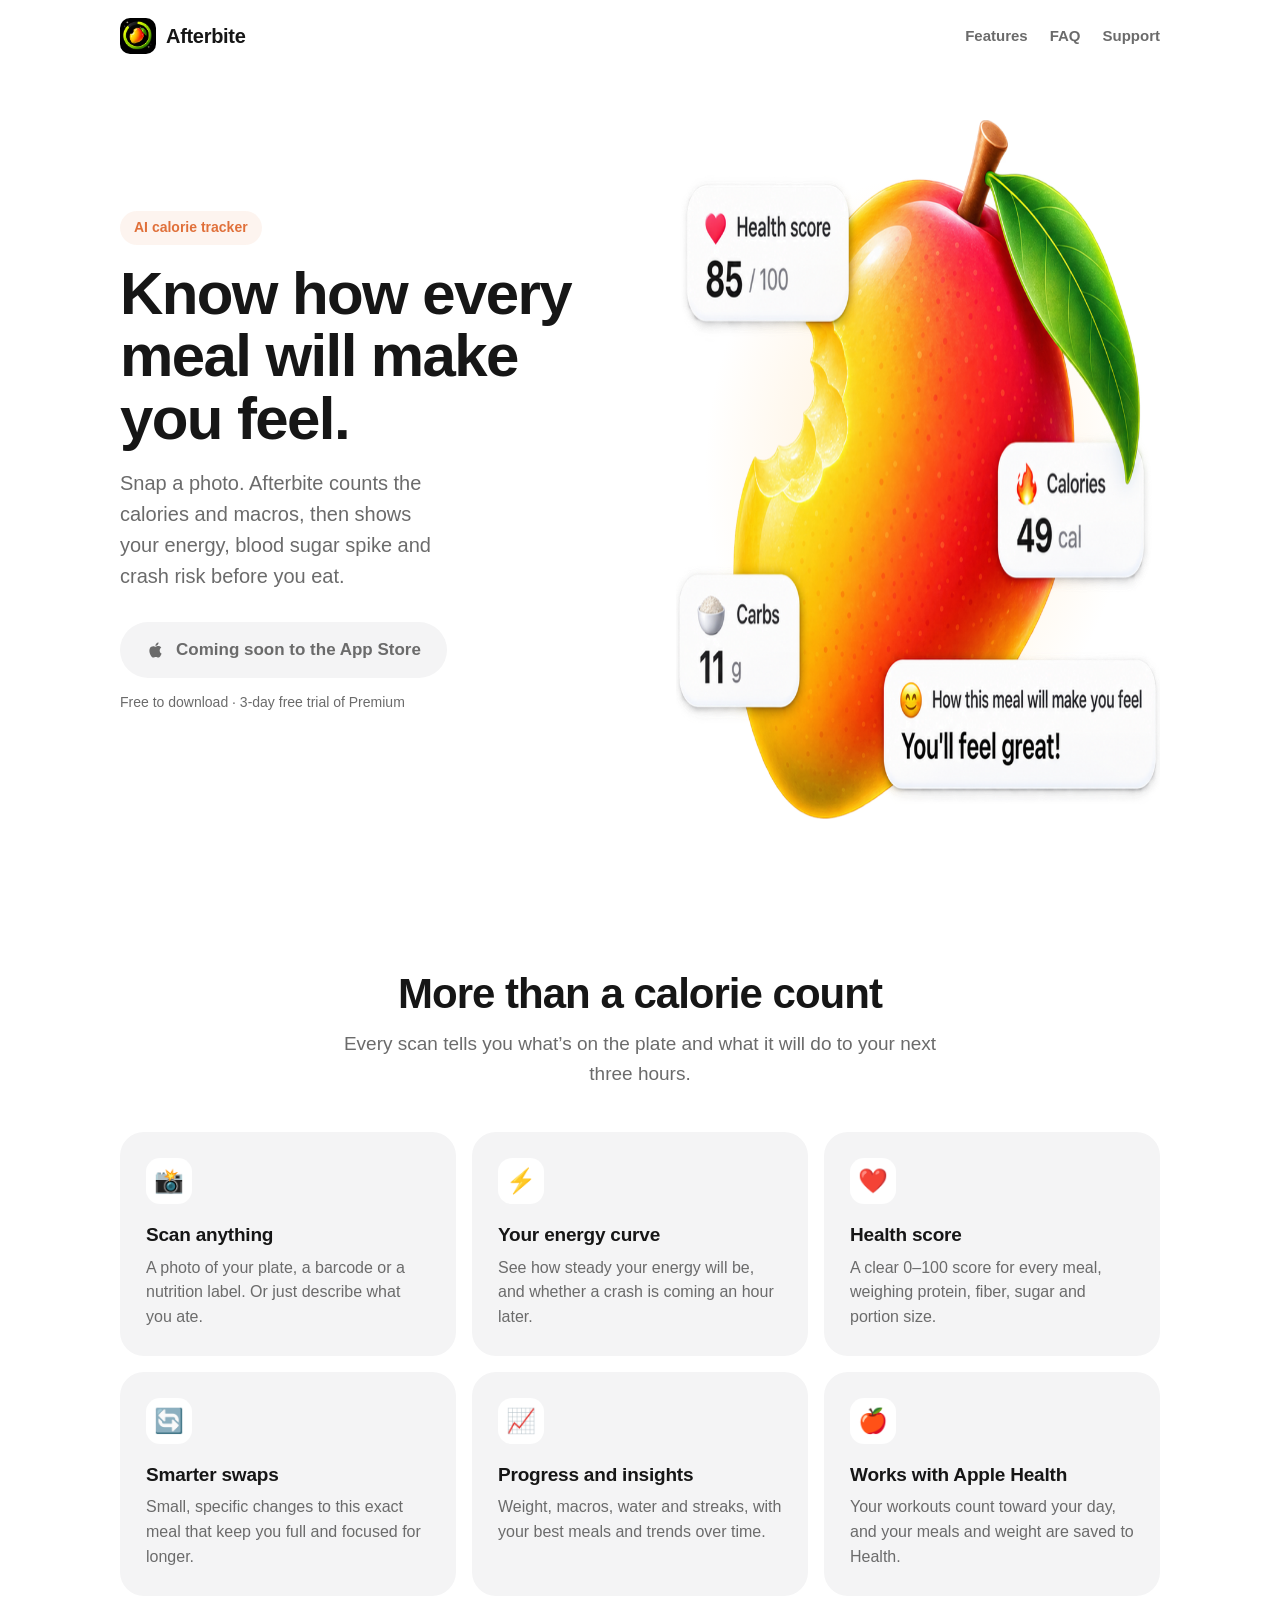
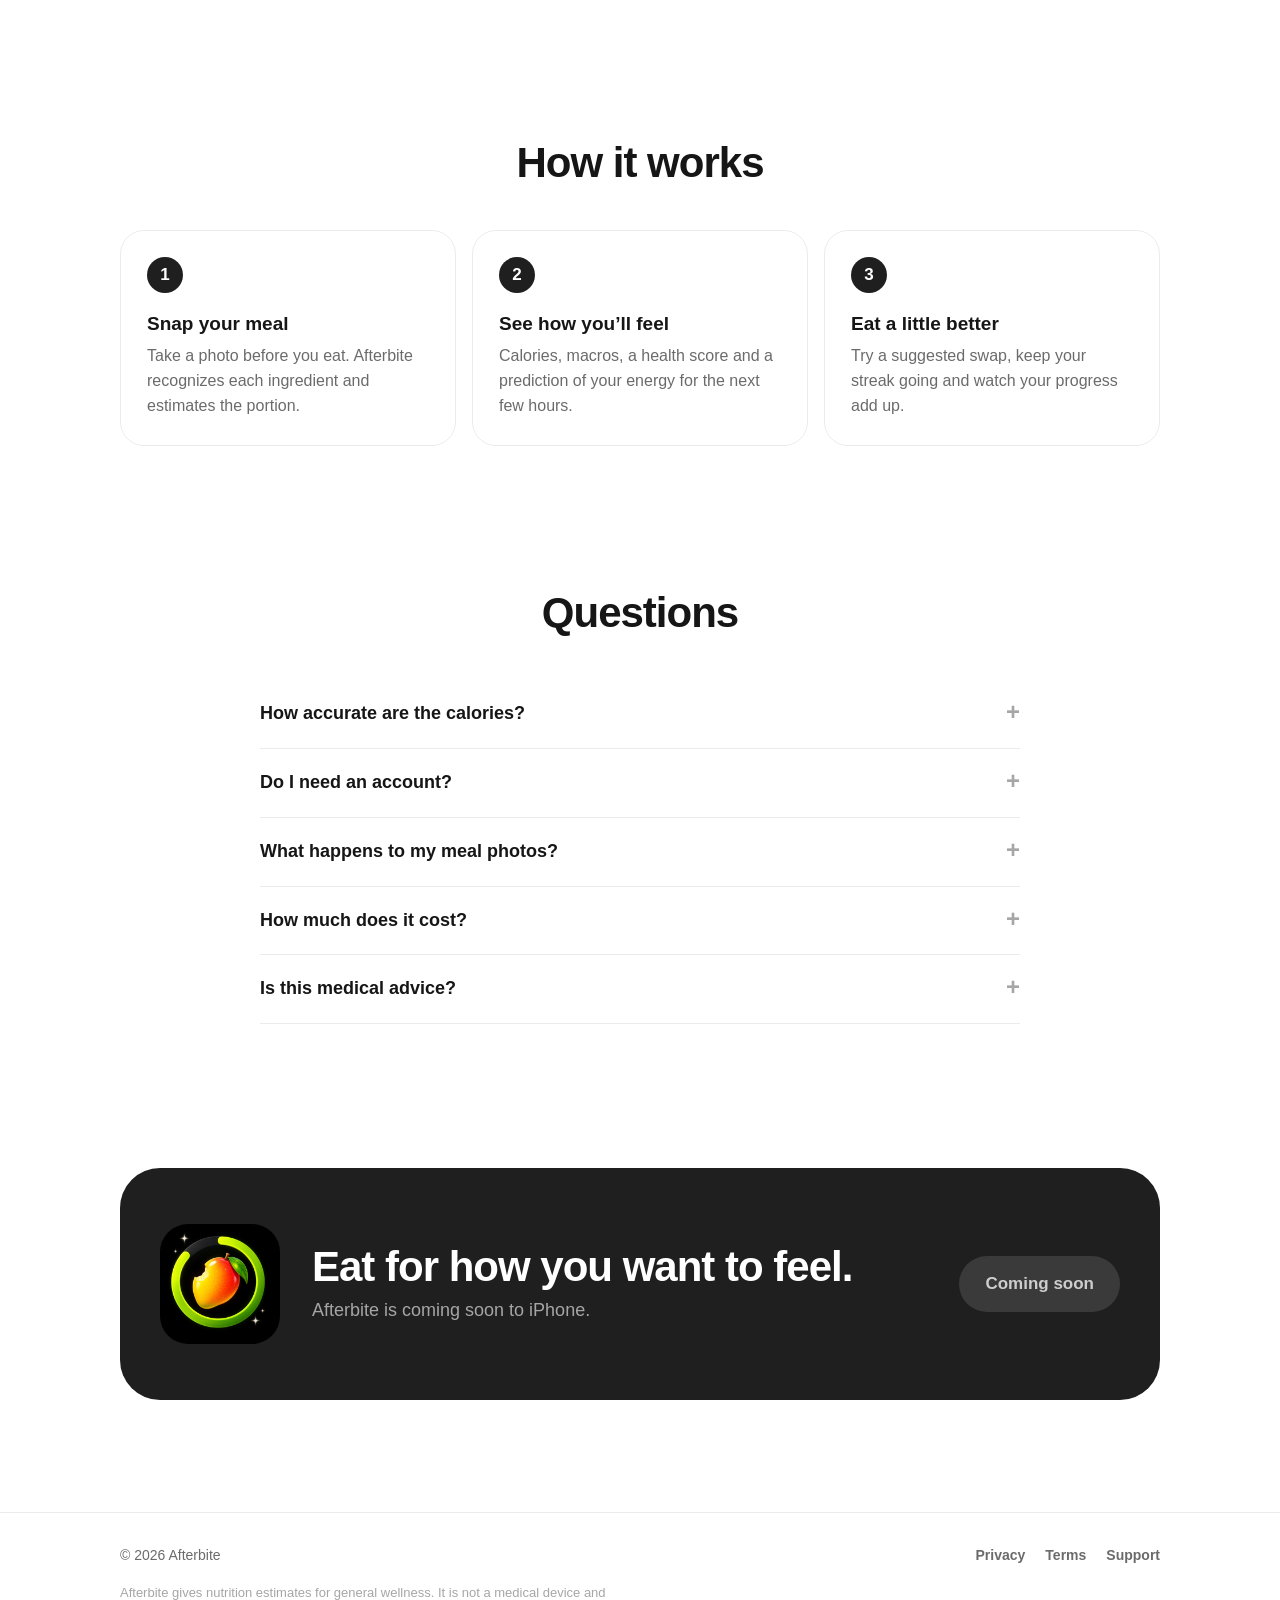
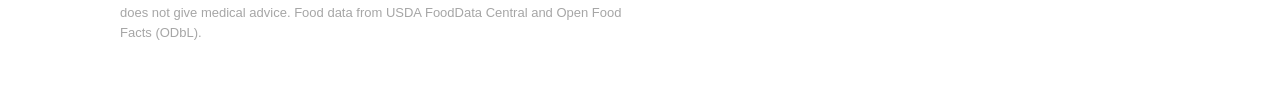
==== index.html @ eba16ab4 "Afterbite site: landing page, privacy policy, terms of use, support Co-Authored-By: Claude Opus 5.5 " ====
<!doctype html>
<html lang="en">
  <head>
    <meta charset="utf-8" />
    <meta name="viewport" content="width=device-width, initial-scale=1" />
    <title>Afterbite: know how every meal will make you feel</title>
    <meta name="description" content="Snap a photo of your meal. Afterbite counts the calories and macros and predicts your energy, blood sugar spike and crash risk, before you eat it." />
    <meta property="og:title" content="Afterbite" />
    <meta property="og:description" content="Know how every meal will make you feel, before you eat it." />
    <meta property="og:image" content="images/logo.png" />
    <link rel="icon" href="images/favicon.png" />
    <link rel="apple-touch-icon" href="images/apple-touch-icon.png" />
    <link rel="stylesheet" href="style.css" />
  </head>
  <body>
    <header class="wrap nav">
      <a class="brand" href="./"><img src="images/logo.png" alt="" />Afterbite</a>
      <nav class="nav-links">
        <a class="hide-sm" href="#features">Features</a>
        <a class="hide-sm" href="#faq">FAQ</a>
        <a href="support.html">Support</a>
      </nav>
    </header>

    <main>
      <div class="wrap hero">
        <div>
          <span class="eyebrow">AI calorie tracker</span>
          <h1>Know how every meal will make you feel.</h1>
          <p class="lead">Snap a photo. Afterbite counts the calories and macros, then shows your energy, blood sugar spike and crash risk before you eat.</p>
          <a class="btn soon" aria-disabled="true">
            <svg viewBox="0 0 24 24" aria-hidden="true"><path d="M16.37 12.6c-.02-2.3 1.88-3.4 1.96-3.46-1.07-1.56-2.73-1.78-3.32-1.8-1.41-.14-2.76.83-3.47.83-.72 0-1.82-.81-3-.79-1.54.02-2.96.9-3.76 2.28-1.6 2.78-.41 6.9 1.15 9.16.76 1.1 1.67 2.34 2.86 2.3 1.15-.05 1.58-.74 2.97-.74 1.38 0 1.77.74 2.98.72 1.23-.02 2.01-1.12 2.76-2.23.87-1.28 1.23-2.52 1.25-2.58-.03-.01-2.4-.92-2.38-3.69zM14.1 5.84c.63-.77 1.06-1.83.94-2.89-.91.04-2.01.61-2.66 1.37-.58.67-1.1 1.76-.96 2.8 1.01.08 2.05-.52 2.68-1.28z" /></svg>
            Coming soon to the App Store
          </a>
          <p class="hero-note">Free to download · 3-day free trial of Premium</p>
        </div>
        <div class="hero-art">
          <img src="images/hero.png" alt="A mango with cards showing its health score, calories, carbs and how it will make you feel" width="800" height="699" />
        </div>
      </div>

      <section id="features">
        <div class="wrap">
          <div class="section-head">
            <h2>More than a calorie count</h2>
            <p>Every scan tells you what’s on the plate and what it will do to your next three hours.</p>
          </div>
          <div class="grid">
            <div class="card">
              <div class="icon">📸</div>
              <h3>Scan anything</h3>
              <p>A photo of your plate, a barcode or a nutrition label. Or just describe what you ate.</p>
            </div>
            <div class="card">
              <div class="icon">⚡️</div>
              <h3>Your energy curve</h3>
              <p>See how steady your energy will be, and whether a crash is coming an hour later.</p>
            </div>
            <div class="card">
              <div class="icon">❤️</div>
              <h3>Health score</h3>
              <p>A clear 0–100 score for every meal, weighing protein, fiber, sugar and portion size.</p>
            </div>
            <div class="card">
              <div class="icon">🔄</div>
              <h3>Smarter swaps</h3>
              <p>Small, specific changes to this exact meal that keep you full and focused for longer.</p>
            </div>
            <div class="card">
              <div class="icon">📈</div>
              <h3>Progress and insights</h3>
              <p>Weight, macros, water and streaks, with your best meals and trends over time.</p>
            </div>
            <div class="card">
              <div class="icon">🍎</div>
              <h3>Works with Apple Health</h3>
              <p>Your workouts count toward your day, and your meals and weight are saved to Health.</p>
            </div>
          </div>
        </div>
      </section>

      <section>
        <div class="wrap">
          <div class="section-head">
            <h2>How it works</h2>
          </div>
          <div class="steps">
            <div class="step">
              <h3>Snap your meal</h3>
              <p>Take a photo before you eat. Afterbite recognizes each ingredient and estimates the portion.</p>
            </div>
            <div class="step">
              <h3>See how you’ll feel</h3>
              <p>Calories, macros, a health score and a prediction of your energy for the next few hours.</p>
            </div>
            <div class="step">
              <h3>Eat a little better</h3>
              <p>Try a suggested swap, keep your streak going and watch your progress add up.</p>
            </div>
          </div>
        </div>
      </section>

      <section id="faq">
        <div class="wrap">
          <div class="section-head">
            <h2>Questions</h2>
          </div>
          <div class="faq">
            <details>
              <summary>How accurate are the calories?</summary>
              <p>Afterbite estimates portions from what it can see, like any photo-based tracker. You can adjust the portion or edit any value, and barcodes and nutrition labels give exact numbers.</p>
            </details>
            <details>
              <summary>Do I need an account?</summary>
              <p>No. There’s no sign-up. Your log stays on your iPhone.</p>
            </details>
            <details>
              <summary>What happens to my meal photos?</summary>
              <p>A photo is sent to our server only to analyze it, and isn’t stored there. Read the <a href="privacy.html">Privacy Policy</a> for details.</p>
            </details>
            <details>
              <summary>How much does it cost?</summary>
              <p>Afterbite Premium is a yearly plan with a 3-day free trial, or a monthly plan. Prices are shown in the app in your currency. Cancel anytime in your iPhone Settings.</p>
            </details>
            <details>
              <summary>Is this medical advice?</summary>
              <p>No. Afterbite gives estimates for general wellness. If you manage diabetes or another condition, follow your clinician’s guidance.</p>
            </details>
          </div>
        </div>
      </section>

      <section>
        <div class="wrap">
          <div class="band">
            <img src="images/logo.png" alt="" />
            <div>
              <h2>Eat for how you want to feel.</h2>
              <p>Afterbite is coming soon to iPhone.</p>
            </div>
            <a class="btn soon" aria-disabled="true">Coming soon</a>
          </div>
        </div>
      </section>
    </main>

    <footer>
      <div class="wrap">
        <div class="footer-row">
          <span>© 2026 Afterbite</span>
          <nav class="footer-links">
            <a href="privacy.html">Privacy</a>
            <a href="terms.html">Terms</a>
            <a href="support.html">Support</a>
          </nav>
        </div>
        <p class="disclaimer">Afterbite gives nutrition estimates for general wellness. It is not a medical device and does not give medical advice. Food data from USDA FoodData Central and Open Food Facts (ODbL).</p>
      </div>
    </footer>
  </body>
</html>
---- style.css ----
:root {
  --page: #ffffff;
  --surface: #f4f4f5;
  --dark: #1f1f1f;
  --ink: #161616;
  --ink-soft: #6b6b6b;
  --ink-faint: #a6a6a6;
  --line: rgba(0, 0, 0, 0.08);
  --accent: #e0703a;
  --good: #4caf7a;
  --lime: #9be32b;
  --radius: 24px;
  color-scheme: light;
}

* {
  box-sizing: border-box;
}

html {
  -webkit-text-size-adjust: 100%;
}

body {
  margin: 0;
  background: var(--page);
  color: var(--ink);
  font-family: -apple-system, BlinkMacSystemFont, 'SF Pro Text', 'Segoe UI', Roboto, 'Helvetica Neue', Arial, sans-serif;
  font-size: 17px;
  line-height: 1.55;
  -webkit-font-smoothing: antialiased;
}

a {
  color: inherit;
}

img {
  max-width: 100%;
  display: block;
}

.wrap {
  width: 100%;
  max-width: 1080px;
  margin: 0 auto;
  padding: 0 20px;
}

/* Header */

.nav {
  display: flex;
  align-items: center;
  justify-content: space-between;
  height: 72px;
}

.brand {
  display: flex;
  align-items: center;
  gap: 10px;
  font-weight: 800;
  font-size: 20px;
  letter-spacing: -0.3px;
  text-decoration: none;
}

.brand img {
  width: 36px;
  height: 36px;
  border-radius: 10px;
}

.nav-links {
  display: flex;
  gap: 22px;
  font-size: 15px;
  font-weight: 600;
  color: var(--ink-soft);
}

.nav-links a {
  text-decoration: none;
}

.nav-links a:hover {
  color: var(--ink);
}

/* Buttons */

.btn {
  display: inline-flex;
  align-items: center;
  gap: 10px;
  height: 56px;
  padding: 0 26px;
  border-radius: 999px;
  background: var(--dark);
  color: #fff;
  font-weight: 700;
  font-size: 17px;
  text-decoration: none;
  white-space: nowrap;
}

.btn svg {
  width: 20px;
  height: 20px;
  fill: currentColor;
}

.btn.soon {
  background: var(--surface);
  color: var(--ink-soft);
  cursor: default;
}

/* Hero */

.hero {
  display: grid;
  grid-template-columns: 1.05fr 1fr;
  align-items: center;
  gap: 48px;
  padding-top: 48px;
  padding-bottom: 80px;
}

.eyebrow {
  display: inline-block;
  padding: 6px 14px;
  border-radius: 999px;
  background: #e0703a14;
  color: var(--accent);
  font-size: 14px;
  font-weight: 700;
  margin-bottom: 18px;
}

h1 {
  font-size: clamp(38px, 6vw, 60px);
  line-height: 1.04;
  letter-spacing: -1.6px;
  font-weight: 800;
  margin: 0 0 18px;
}

.lead {
  font-size: 20px;
  color: var(--ink-soft);
  margin: 0 0 30px;
  max-width: 30ch;
}

.hero-note {
  margin-top: 14px;
  font-size: 14px;
  color: var(--ink-soft);
}

.hero-art {
  position: relative;
}

.hero-art::before {
  content: '';
  position: absolute;
  inset: 8% 6%;
  background: radial-gradient(closest-side, #ffcf8a66, transparent);
  z-index: -1;
}

/* Sections */

section {
  padding: 72px 0;
}

.section-head {
  text-align: center;
  max-width: 620px;
  margin: 0 auto 44px;
}

h2 {
  font-size: clamp(30px, 4.5vw, 42px);
  line-height: 1.1;
  letter-spacing: -1px;
  font-weight: 800;
  margin: 0 0 12px;
}

.section-head p {
  color: var(--ink-soft);
  font-size: 19px;
  margin: 0;
}

.grid {
  display: grid;
  grid-template-columns: repeat(3, 1fr);
  gap: 16px;
}

.card {
  background: var(--surface);
  border-radius: var(--radius);
  padding: 26px;
}

.card .icon {
  width: 46px;
  height: 46px;
  border-radius: 14px;
  display: grid;
  place-items: center;
  font-size: 24px;
  background: #fff;
  margin-bottom: 16px;
}

.card h3 {
  font-size: 19px;
  margin: 0 0 6px;
  letter-spacing: -0.2px;
}

.card p {
  margin: 0;
  color: var(--ink-soft);
  font-size: 16px;
}

/* Steps */

.steps {
  display: grid;
  grid-template-columns: repeat(3, 1fr);
  gap: 16px;
  counter-reset: step;
}

.step {
  border: 1px solid var(--line);
  border-radius: var(--radius);
  padding: 26px;
}

.step::before {
  counter-increment: step;
  content: counter(step);
  display: grid;
  place-items: center;
  width: 36px;
  height: 36px;
  border-radius: 50%;
  background: var(--dark);
  color: #fff;
  font-weight: 800;
  margin-bottom: 16px;
}

.step h3 {
  margin: 0 0 6px;
  font-size: 19px;
}

.step p {
  margin: 0;
  color: var(--ink-soft);
  font-size: 16px;
}

/* Dark band */

.band {
  background: var(--dark);
  color: #fff;
  border-radius: 40px;
  padding: 56px 40px;
  display: grid;
  grid-template-columns: auto 1fr auto;
  align-items: center;
  gap: 32px;
}

.band img {
  width: 120px;
  height: 120px;
  border-radius: 28px;
}

.band h2 {
  margin: 0 0 6px;
}

.band p {
  margin: 0;
  color: rgba(255, 255, 255, 0.6);
  font-size: 18px;
}

.band .btn {
  background: #fff;
  color: var(--ink);
}

.band .btn.soon {
  background: rgba(255, 255, 255, 0.12);
  color: rgba(255, 255, 255, 0.75);
}

/* FAQ */

.faq {
  max-width: 760px;
  margin: 0 auto;
}

details {
  border-bottom: 1px solid var(--line);
  padding: 20px 0;
}

summary {
  cursor: pointer;
  font-weight: 700;
  font-size: 18px;
  list-style: none;
  display: flex;
  justify-content: space-between;
  gap: 16px;
}

summary::-webkit-details-marker {
  display: none;
}

summary::after {
  content: '+';
  font-size: 24px;
  line-height: 1;
  color: var(--ink-faint);
}

details[open] summary::after {
  content: '−';
}

details p {
  margin: 12px 0 0;
  color: var(--ink-soft);
}

/* Footer */

footer {
  border-top: 1px solid var(--line);
  margin-top: 40px;
  padding: 32px 0 48px;
  font-size: 14px;
  color: var(--ink-soft);
}

.footer-row {
  display: flex;
  flex-wrap: wrap;
  justify-content: space-between;
  gap: 16px;
}

.footer-links {
  display: flex;
  flex-wrap: wrap;
  gap: 20px;
}

.footer-links a {
  text-decoration: none;
  font-weight: 600;
}

.footer-links a:hover {
  color: var(--ink);
}

.disclaimer {
  margin-top: 16px;
  font-size: 13px;
  color: var(--ink-faint);
  max-width: 70ch;
}

/* Legal pages */

.doc {
  max-width: 760px;
  margin: 0 auto;
  padding: 32px 0 40px;
}

.doc h1 {
  font-size: clamp(34px, 5vw, 46px);
  margin-bottom: 8px;
}

.doc .updated {
  color: var(--ink-soft);
  margin: 0 0 32px;
}

.doc h2 {
  font-size: 24px;
  letter-spacing: -0.4px;
  margin: 40px 0 10px;
}

.doc h3 {
  font-size: 18px;
  margin: 24px 0 6px;
}

.doc p,
.doc li {
  color: #333;
}

.doc ul {
  padding-left: 22px;
}

.doc li {
  margin: 6px 0;
}

.doc .summary {
  background: var(--surface);
  border-radius: var(--radius);
  padding: 22px 26px;
  margin-bottom: 8px;
}

.doc .summary ul {
  margin: 8px 0 0;
}

.contact-card {
  background: var(--surface);
  border-radius: var(--radius);
  padding: 26px;
  margin: 24px 0;
}

.contact-card .btn {
  margin-top: 8px;
}

/* Mobile */

@media (max-width: 860px) {
  .hero {
    grid-template-columns: 1fr;
    gap: 24px;
    padding-top: 24px;
    text-align: center;
  }

  .lead {
    margin-left: auto;
    margin-right: auto;
  }

  .hero-art {
    max-width: 460px;
    margin: 0 auto;
  }

  .grid,
  .steps {
    grid-template-columns: 1fr;
  }

  .band {
    grid-template-columns: 1fr;
    text-align: center;
    justify-items: center;
    padding: 44px 24px;
    border-radius: 32px;
  }

  section {
    padding: 52px 0;
  }
}

@media (max-width: 520px) {
  .nav-links {
    gap: 14px;
    font-size: 14px;
  }

  .nav-links .hide-sm {
    display: none;
  }
}
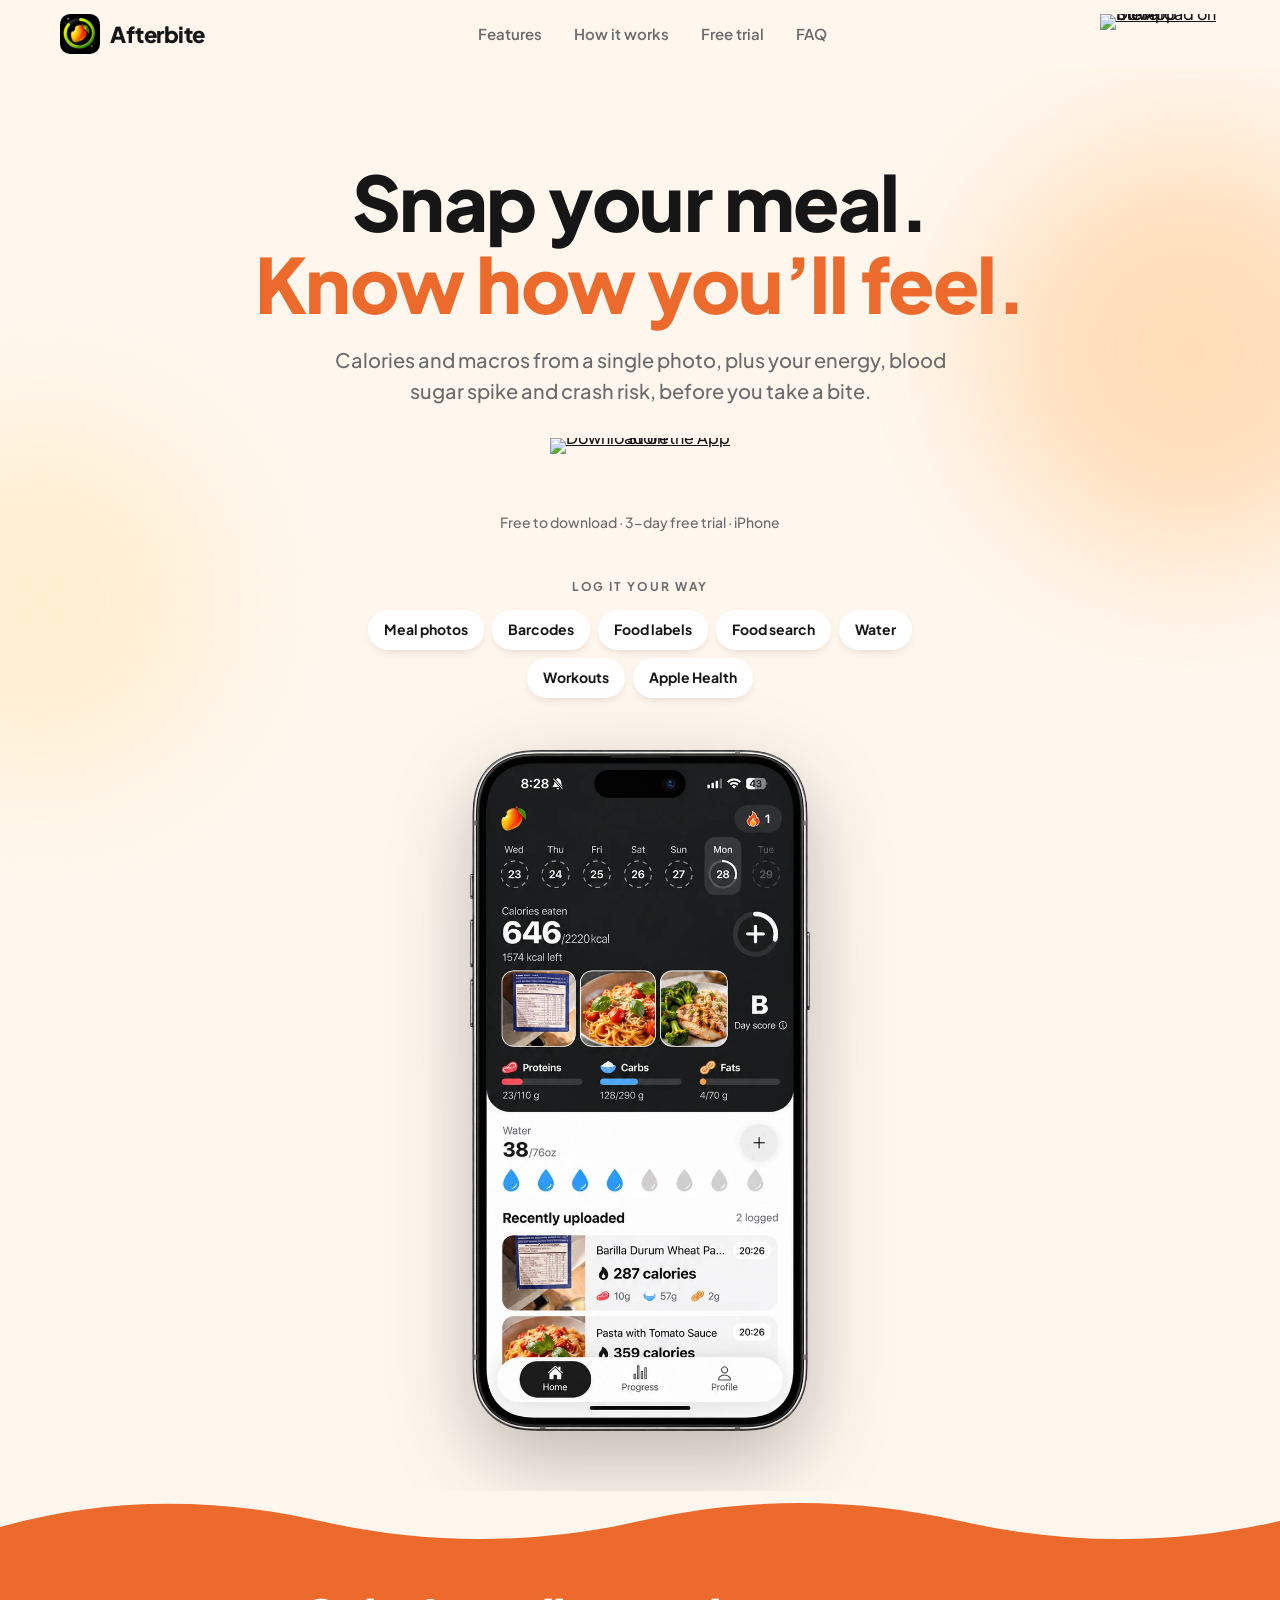
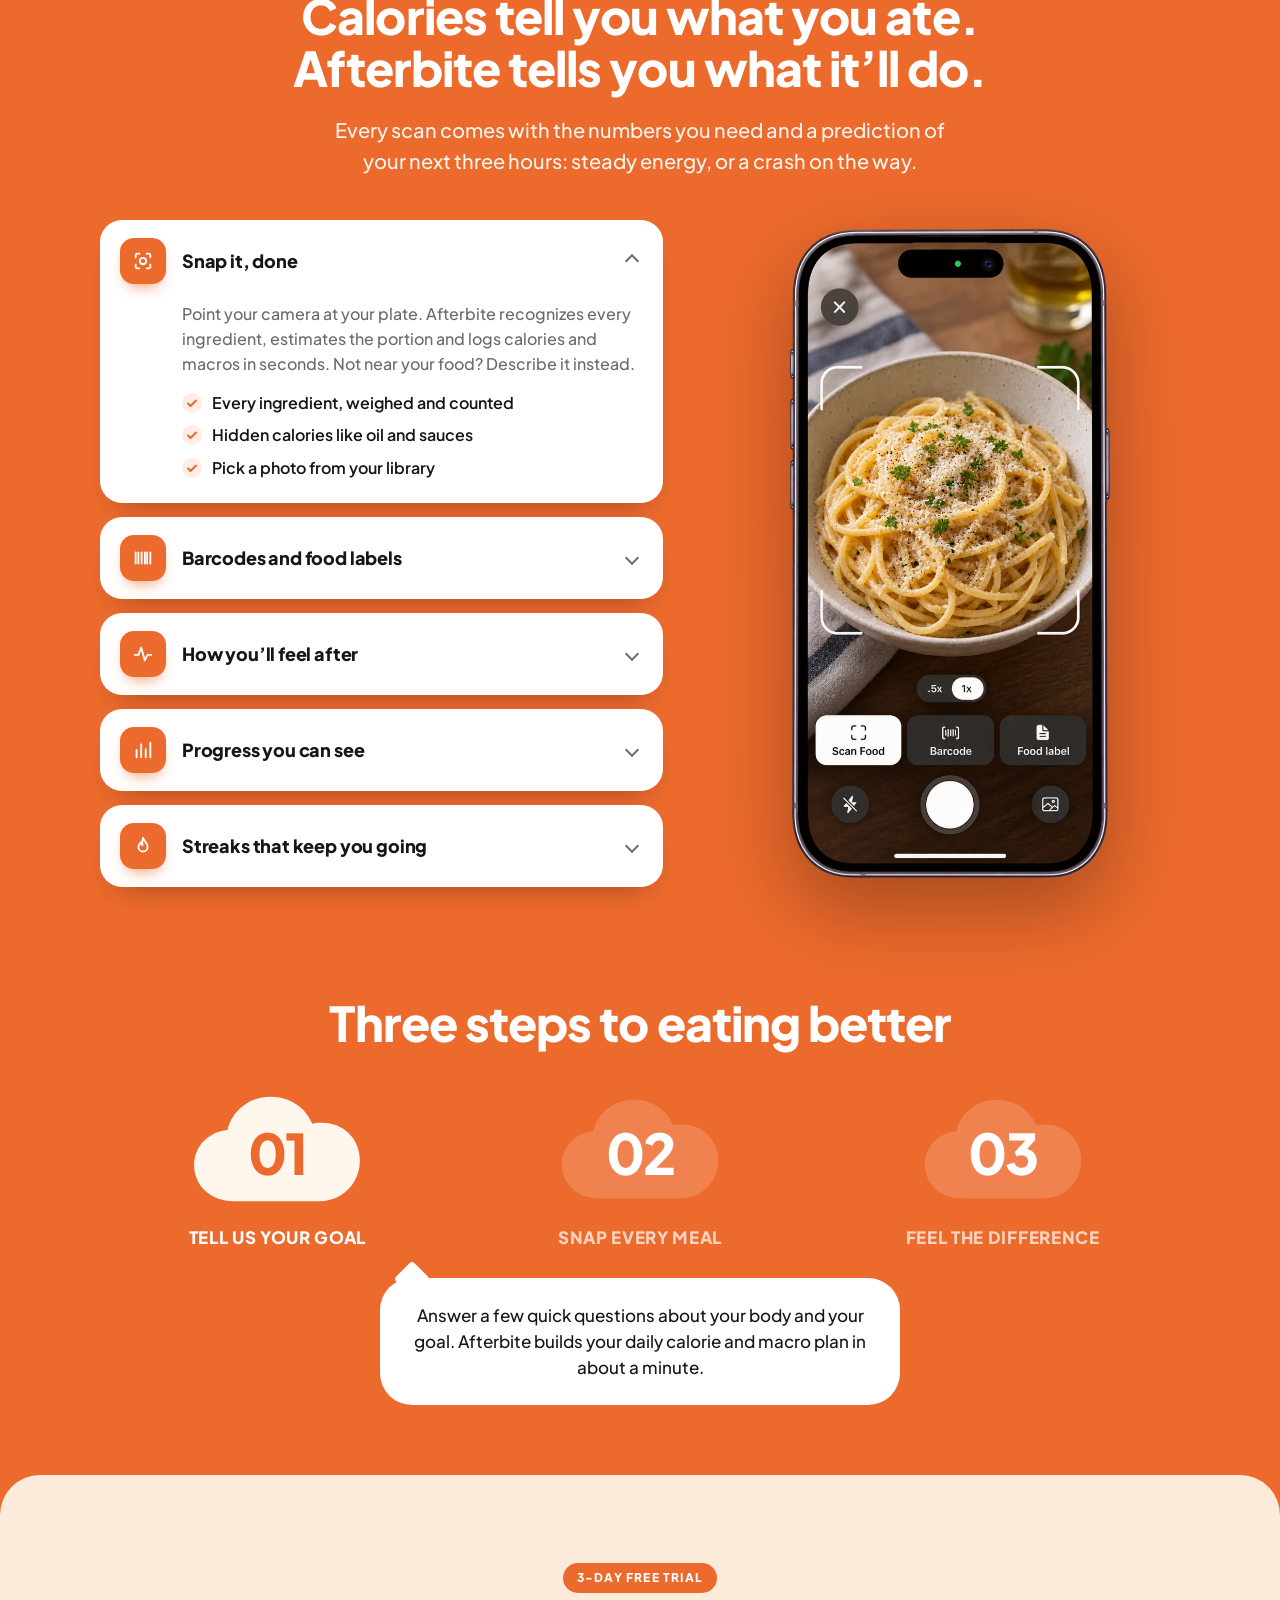
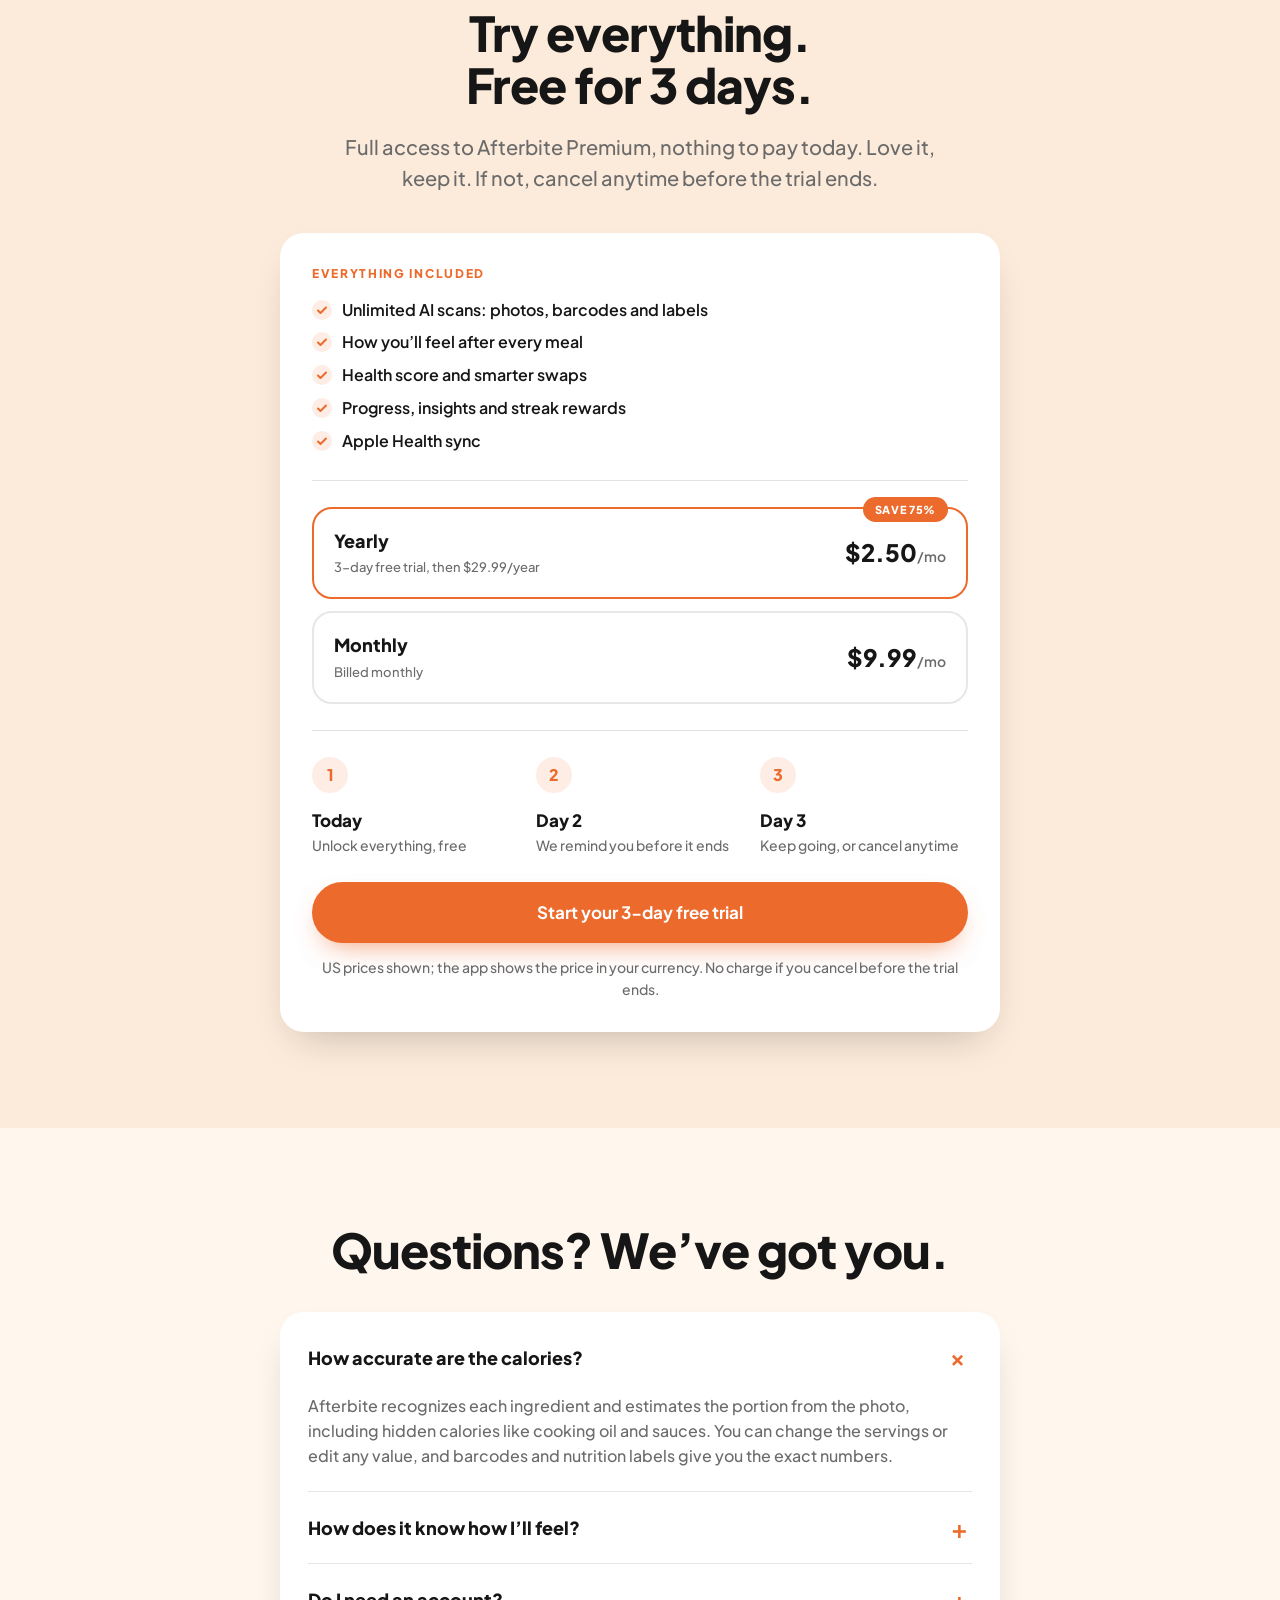
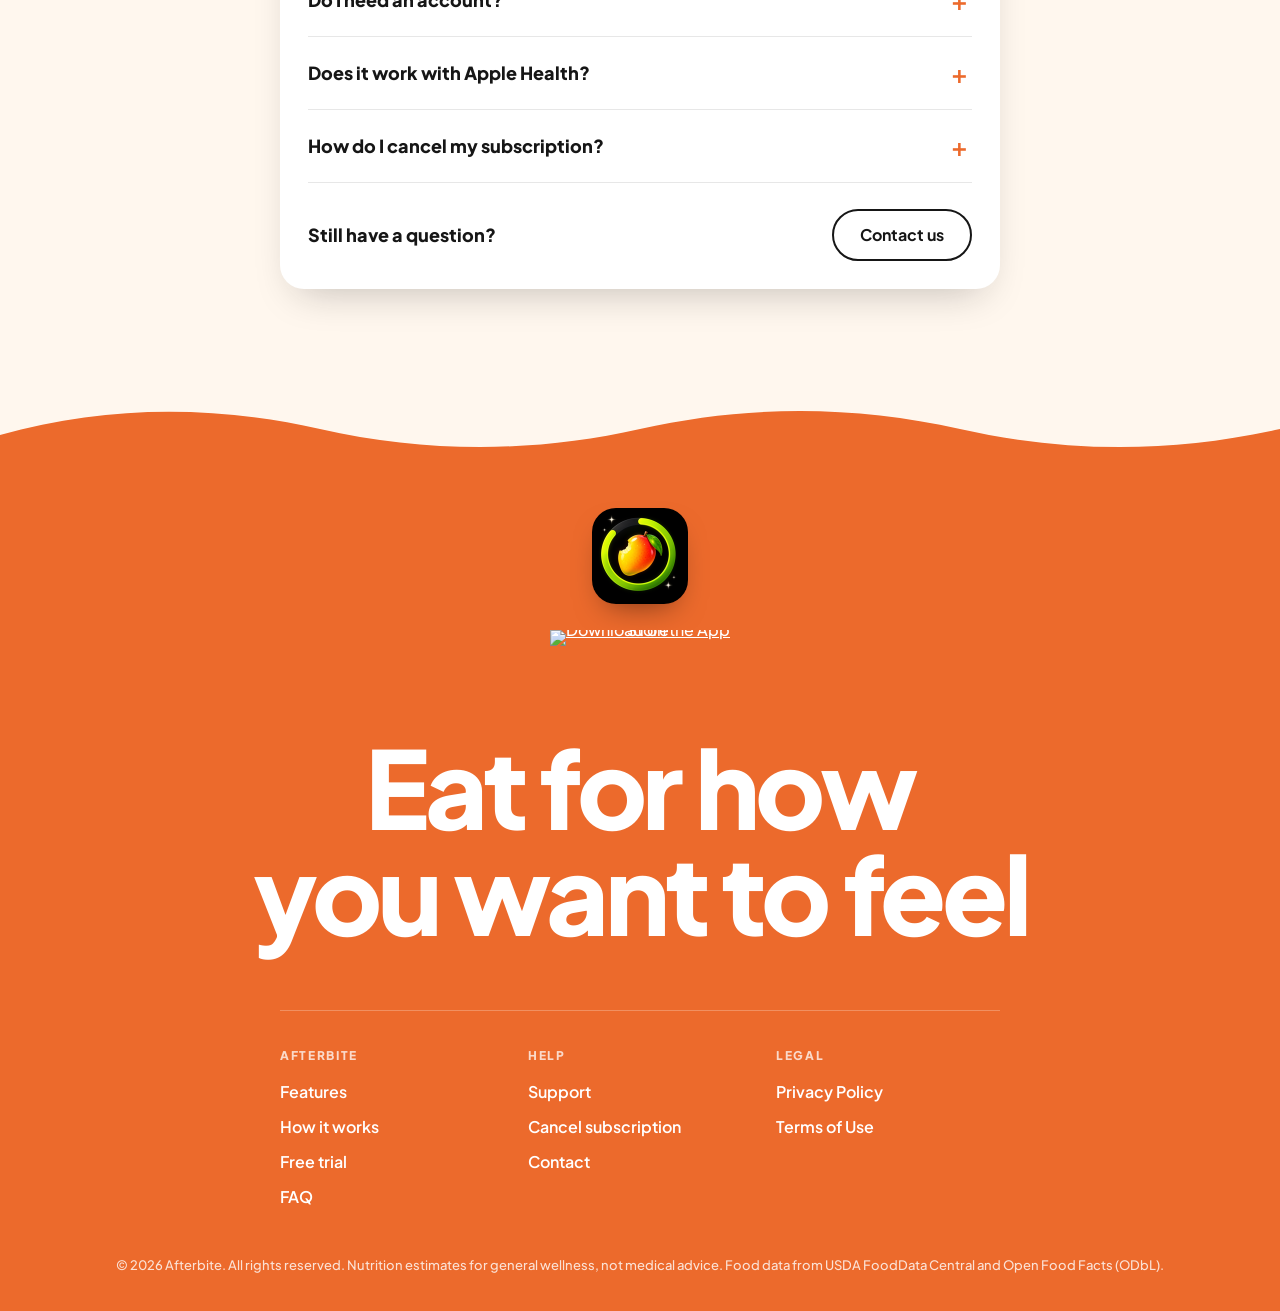
==== commit 432029a2: "Redesign on the Bibloom layout: app screenshots, feature tabs, how it works, free trial and plans, F" ====
--- a/index.html
+++ b/index.html
@@ -1,163 +1,342 @@
-<!doctype html>
+<!DOCTYPE html>
 <html lang="en">
-  <head>
-    <meta charset="utf-8" />
-    <meta name="viewport" content="width=device-width, initial-scale=1" />
-    <title>Afterbite: know how every meal will make you feel</title>
-    <meta name="description" content="Snap a photo of your meal. Afterbite counts the calories and macros and predicts your energy, blood sugar spike and crash risk, before you eat it." />
-    <meta property="og:title" content="Afterbite" />
-    <meta property="og:description" content="Know how every meal will make you feel, before you eat it." />
-    <meta property="og:image" content="images/logo.png" />
-    <link rel="icon" href="images/favicon.png" />
-    <link rel="apple-touch-icon" href="images/apple-touch-icon.png" />
-    <link rel="stylesheet" href="style.css" />
-  </head>
-  <body>
-    <header class="wrap nav">
-      <a class="brand" href="./"><img src="images/logo.png" alt="" />Afterbite</a>
-      <nav class="nav-links">
-        <a class="hide-sm" href="#features">Features</a>
-        <a class="hide-sm" href="#faq">FAQ</a>
+<head>
+<meta charset="utf-8" />
+<meta name="viewport" content="width=device-width, initial-scale=1" />
+
+<title>Afterbite — AI Calorie Tracker That Shows How Food Makes You Feel | iPhone App</title>
+<meta name="description" content="Afterbite is an AI calorie tracker for iPhone. Snap a photo of your meal, scan a barcode or a nutrition label, and see calories, macros, a health score and how the meal will affect your energy, blood sugar and cravings." />
+<meta name="keywords" content="calorie tracker, AI calorie counter, food scanner, macro tracker, barcode scanner calories, nutrition label scanner, blood sugar spike, energy crash, meal tracker, weight loss app" />
+<link rel="canonical" href="https://maguid10.github.io/afterbite-site/" />
+<meta name="theme-color" content="#FFF7EE" />
+<meta name="robots" content="index, follow" />
+
+<meta property="og:type" content="website" />
+<meta property="og:site_name" content="Afterbite" />
+<meta property="og:title" content="Afterbite — Know how every meal will make you feel" />
+<meta property="og:description" content="Snap your meal. Get calories, macros and your energy curve before you take a bite." />
+<meta property="og:url" content="https://maguid10.github.io/afterbite-site/" />
+<meta property="og:image" content="https://maguid10.github.io/afterbite-site/images/og.jpg" />
+<meta name="twitter:card" content="summary_large_image" />
+<meta name="twitter:title" content="Afterbite — Know how every meal will make you feel" />
+<meta name="twitter:description" content="Snap your meal. Get calories, macros and your energy curve before you take a bite." />
+<meta name="twitter:image" content="https://maguid10.github.io/afterbite-site/images/og.jpg" />
+
+<link rel="icon" type="image/png" href="images/favicon.png" />
+<link rel="apple-touch-icon" href="images/apple-touch-icon.png" />
+<link rel="preconnect" href="https://fonts.googleapis.com" />
+<link rel="preconnect" href="https://fonts.gstatic.com" crossorigin />
+<link href="https://fonts.googleapis.com/css2?family=Plus+Jakarta+Sans:wght@500;600;700;800&display=swap" rel="stylesheet" />
+<link rel="stylesheet" href="landing.css" />
+
+<script type="application/ld+json">
+{
+  "@context": "https://schema.org",
+  "@type": "MobileApplication",
+  "name": "Afterbite",
+  "operatingSystem": "iOS",
+  "applicationCategory": "HealthApplication",
+  "description": "An AI calorie tracker. Scan meals, barcodes and nutrition labels; see calories, macros, a health score and how each meal will affect your energy.",
+  "url": "https://maguid10.github.io/afterbite-site/",
+  "image": "https://maguid10.github.io/afterbite-site/images/icon.png",
+  "offers": { "@type": "Offer", "price": "0", "priceCurrency": "USD" }
+}
+</script>
+<script type="application/ld+json">
+{
+  "@context": "https://schema.org",
+  "@type": "FAQPage",
+  "mainEntity": [
+    { "@type": "Question", "name": "How accurate are the calories?", "acceptedAnswer": { "@type": "Answer", "text": "Afterbite recognizes each ingredient and estimates the portion from the photo. You can change the servings or edit any value, and barcodes and nutrition labels give you the exact numbers." } },
+    { "@type": "Question", "name": "Do I need an account?", "acceptedAnswer": { "@type": "Answer", "text": "No. There's no sign-up. Your log stays on your iPhone." } },
+    { "@type": "Question", "name": "Does Afterbite work with Apple Health?", "acceptedAnswer": { "@type": "Answer", "text": "Yes. Workouts from Apple Health count toward your day, and the meals and weight you log are saved to Health." } },
+    { "@type": "Question", "name": "How much does Afterbite cost?", "acceptedAnswer": { "@type": "Answer", "text": "Afterbite Premium is $29.99 a year with a 3-day free trial, or $9.99 a month (US prices; the app shows the price in your currency). Cancel anytime." } },
+    { "@type": "Question", "name": "How do I cancel my subscription?", "acceptedAnswer": { "@type": "Answer", "text": "Open the Settings app on your iPhone, tap your name, then Subscriptions, and choose Afterbite. You can cancel anytime, including during the free trial." } }
+  ]
+}
+</script>
+</head>
+<body>
+
+<!-- ============ Header ============ -->
+<header class="site-header" id="top">
+  <div class="header-inner">
+    <a class="brand" href="#top" aria-label="Afterbite home">
+      <img src="images/icon.png" alt="" width="40" height="40" />
+      <span>Afterbite</span>
+    </a>
+    <nav class="nav-desktop" aria-label="Main">
+      <a href="#features">Features</a>
+      <a href="#how-it-works">How it works</a>
+      <a href="#pricing">Free trial</a>
+      <a href="#faq">FAQ</a>
+    </nav>
+    <div class="header-actions">
+      <a class="store-badge badge-header" href="./#pricing"><img src="https://toolbox.marketingtools.apple.com/api/v2/badges/download-on-the-app-store/black/en-us" alt="Download on the App Store" width="120" height="40" /></a>
+      <button class="menu-btn" type="button" aria-label="Open menu" aria-expanded="false" aria-controls="mobile-menu">
+        <span></span><span></span>
+      </button>
+    </div>
+  </div>
+  <nav class="nav-mobile" id="mobile-menu" aria-label="Mobile" hidden>
+    <a href="#features">Features</a>
+    <a href="#how-it-works">How it works</a>
+    <a href="#pricing">Free trial</a>
+    <a href="#faq">FAQ</a>
+    <a class="store-badge badge-menu" href="./#pricing"><img src="https://toolbox.marketingtools.apple.com/api/v2/badges/download-on-the-app-store/black/en-us" alt="Download on the App Store" width="180" height="60" /></a>
+  </nav>
+</header>
+
+<main>
+
+<!-- ============ Hero ============ -->
+<section class="hero">
+  <div class="blob blob-1" aria-hidden="true"></div>
+  <div class="blob blob-2" aria-hidden="true"></div>
+  <div class="container hero-inner reveal">
+    <h1>Snap your meal.<br /><span class="accent">Know how you’ll feel.</span></h1>
+    <p class="lead">Calories and macros from a single photo, plus your energy, blood sugar spike and crash risk, before you take a bite.</p>
+    <div class="hero-cta">
+      <a class="store-badge badge-hero" href="./#pricing"><img src="https://toolbox.marketingtools.apple.com/api/v2/badges/download-on-the-app-store/black/en-us" alt="Download on the App Store" width="180" height="60" /></a>
+    </div>
+    <p class="fine">Free to download · 3-day free trial · iPhone</p>
+
+    <p class="kicker">Log it your way</p>
+    <ul class="theme-row">
+      <li><a href="#features">Meal photos</a></li>
+      <li><a href="#features">Barcodes</a></li>
+      <li><a href="#features">Food labels</a></li>
+      <li><a href="#features">Food search</a></li>
+      <li><a href="#features">Water</a></li>
+      <li><a href="#features">Workouts</a></li>
+      <li><a href="#features">Apple Health</a></li>
+    </ul>
+  </div>
+
+  <div class="container hero-phone reveal">
+    <img src="images/screens/home-phone.webp" alt="Afterbite on iPhone: calories eaten today, macros, day score, water and recent meals" width="620" height="1243" />
+  </div>
+</section>
+
+<!-- ============ Features (accent section) ============ -->
+<div class="wave wave-top" aria-hidden="true"><svg viewBox="0 0 1440 80" preserveAspectRatio="none"><path d="M0,48 C120,8 240,8 360,40 C480,72 600,72 720,40 C840,8 960,8 1080,40 C1200,72 1320,72 1440,40 L1440,80 L0,80 Z"/></svg></div>
+<section class="accent-section" id="features">
+  <div class="container">
+    <div class="section-intro reveal">
+      <h2 class="section-title light">Calories tell you what you ate.<br />Afterbite tells you what it’ll do.</h2>
+      <p class="lead light">Every scan comes with the numbers you need and a prediction of your next three hours: steady energy, or a crash on the way.</p>
+    </div>
+
+    <div class="features reveal">
+      <div class="feature-list" role="tablist" aria-label="Afterbite features">
+        <details class="feature" open data-shot="images/screens/scan-phone.webp">
+          <summary role="tab">
+            <span class="f-icon" aria-hidden="true"><svg viewBox="0 0 24 24"><path d="M4 8V6a2 2 0 0 1 2-2h2M16 4h2a2 2 0 0 1 2 2v2M20 16v2a2 2 0 0 1-2 2h-2M8 20H6a2 2 0 0 1-2-2v-2"/><circle cx="12" cy="12" r="3.5"/></svg></span>
+            <span class="f-title">Snap it, done</span>
+            <span class="chev" aria-hidden="true"></span>
+          </summary>
+          <div class="f-body">
+            <p>Point your camera at your plate. Afterbite recognizes every ingredient, estimates the portion and logs calories and macros in seconds. Not near your food? Describe it instead.</p>
+            <ul class="ticks"><li>Every ingredient, weighed and counted</li><li>Hidden calories like oil and sauces</li><li>Pick a photo from your library</li></ul>
+            <img class="f-shot-inline" src="images/screens/scan-phone.webp" alt="Scanning a plate of pasta with Afterbite" loading="lazy" />
+          </div>
+        </details>
+
+        <details class="feature" data-shot="images/screens/barcode-phone.webp">
+          <summary role="tab">
+            <span class="f-icon" aria-hidden="true"><svg viewBox="0 0 24 24"><path d="M4 6v12M7 6v12M10.5 6v12M14 6v12M16.5 6v12M20 6v12"/></svg></span>
+            <span class="f-title">Barcodes and food labels</span>
+            <span class="chev" aria-hidden="true"></span>
+          </summary>
+          <div class="f-body">
+            <p>Packaged food? Scan the barcode, or snap the nutrition label for exact numbers per serving. Millions of products, from your supermarket shelf.</p>
+            <ul class="ticks"><li>Instant barcode lookup</li><li>Reads any nutrition label</li><li>Search everyday foods and brands</li></ul>
+            <img class="f-shot-inline" src="images/screens/barcode-phone.webp" alt="Scanning a barcode on a pasta package" loading="lazy" />
+          </div>
+        </details>
+
+        <details class="feature" data-shot="images/screens/meal-phone.webp">
+          <summary role="tab">
+            <span class="f-icon" aria-hidden="true"><svg viewBox="0 0 24 24"><path d="M3 13h4l3-8 4 14 3-6h4"/></svg></span>
+            <span class="f-title">How you’ll feel after</span>
+            <span class="chev" aria-hidden="true"></span>
+          </summary>
+          <div class="f-body">
+            <p>Every meal gets a grade, a health score and a forecast of your energy, blood sugar spike and crash risk. Then a few easy swaps to feel steadier and fuller for longer.</p>
+            <ul class="ticks"><li>A to E grade and 0–100 health score</li><li>Energy curve and crash risk</li><li>Smarter swaps for this exact meal</li></ul>
+            <img class="f-shot-inline" src="images/screens/meal-phone.webp" alt="Meal detail: grilled chicken with rice and broccoli, 482 kcal, grade A" loading="lazy" />
+          </div>
+        </details>
+
+        <details class="feature" data-shot="images/screens/progress-phone.webp">
+          <summary role="tab">
+            <span class="f-icon" aria-hidden="true"><svg viewBox="0 0 24 24"><path d="M5 20V12M10 20V6M15 20v-9M20 20V4"/></svg></span>
+            <span class="f-title">Progress you can see</span>
+            <span class="chev" aria-hidden="true"></span>
+          </summary>
+          <div class="f-body">
+            <p>Your weight trend toward your goal, your BMI, and your calories and macros by week or month. Workouts from Apple Health count toward your day automatically.</p>
+            <ul class="ticks"><li>Weight chart and goal tracking</li><li>Weekly and monthly nutrition</li><li>Works with Apple Health</li></ul>
+            <img class="f-shot-inline" src="images/screens/progress-phone.webp" alt="Progress screen with weight chart, BMI and calories" loading="lazy" />
+          </div>
+        </details>
+
+        <details class="feature" data-shot="images/screens/streak-phone.webp">
+          <summary role="tab">
+            <span class="f-icon" aria-hidden="true"><svg viewBox="0 0 24 24"><path d="M12 3c1 4 5 5.5 5 10a5 5 0 0 1-10 0c0-2.5 1.5-4 2.5-5 .3 1.8 1 2.8 2 3.2C11 9 11 6 12 3z"/></svg></span>
+            <span class="f-title">Streaks that keep you going</span>
+            <span class="chev" aria-hidden="true"></span>
+          </summary>
+          <div class="f-body">
+            <p>Log a meal a day to grow your streak. Hit milestones to unlock rewards like your personal energy patterns, and a weekly streak freeze keeps a busy day from breaking it.</p>
+            <ul class="ticks"><li>Daily streak and milestones</li><li>Rewards that unlock insights</li><li>Water tracking and gentle reminders</li></ul>
+            <img class="f-shot-inline" src="images/screens/streak-phone.webp" alt="Streak screen with milestones and rewards" loading="lazy" />
+          </div>
+        </details>
+      </div>
+
+      <figure class="feature-phone" aria-hidden="true"><img id="feature-shot" src="images/screens/scan-phone.webp" alt="" /></figure>
+    </div>
+  </div>
+
+  <!-- How it works -->
+  <div class="container steps-wrap" id="how-it-works">
+    <h2 class="section-title light reveal">Three steps to eating better</h2>
+    <div class="steps reveal" role="tablist">
+      <button class="step is-active" type="button" data-step="0" role="tab" aria-selected="true">
+        <span class="step-num"><svg class="cloud" viewBox="0 0 200 140" aria-hidden="true"><path d="M52 124c-26 0-44-17-44-40 0-21 16-37 37-39 5-22 25-37 48-37 21 0 39 12 46 30 4-1 7-1 11-1 24 0 42 18 42 42 0 25-19 45-45 45z"/></svg><b>01</b></span>
+        <span class="step-title">Tell us your goal</span>
+      </button>
+      <button class="step" type="button" data-step="1" role="tab" aria-selected="false">
+        <span class="step-num"><svg class="cloud" viewBox="0 0 200 140" aria-hidden="true"><path d="M52 124c-26 0-44-17-44-40 0-21 16-37 37-39 5-22 25-37 48-37 21 0 39 12 46 30 4-1 7-1 11-1 24 0 42 18 42 42 0 25-19 45-45 45z"/></svg><b>02</b></span>
+        <span class="step-title">Snap every meal</span>
+      </button>
+      <button class="step" type="button" data-step="2" role="tab" aria-selected="false">
+        <span class="step-num"><svg class="cloud" viewBox="0 0 200 140" aria-hidden="true"><path d="M52 124c-26 0-44-17-44-40 0-21 16-37 37-39 5-22 25-37 48-37 21 0 39 12 46 30 4-1 7-1 11-1 24 0 42 18 42 42 0 25-19 45-45 45z"/></svg><b>03</b></span>
+        <span class="step-title">Feel the difference</span>
+      </button>
+    </div>
+    <div class="bubble reveal" aria-live="polite">
+      <p data-copy="0">Answer a few quick questions about your body and your goal. Afterbite builds your daily calorie and macro plan in about a minute.</p>
+      <p data-copy="1" hidden>Take a photo, scan a barcode or snap a label. You get calories, macros and how the meal will make you feel, in seconds.</p>
+      <p data-copy="2" hidden>Try the suggested swaps, watch your energy steady out, and see your progress and your streak grow day by day.</p>
+    </div>
+  </div>
+</section>
+
+<!-- ============ Free trial ============ -->
+<section class="pricing" id="pricing">
+  <div class="container narrow">
+    <div class="section-intro reveal">
+      <p class="trial-pill">3-day free trial</p>
+      <h2 class="section-title">Try everything.<br />Free for 3 days.</h2>
+      <p class="lead">Full access to Afterbite Premium, nothing to pay today. Love it, keep it. If not, cancel anytime before the trial ends.</p>
+    </div>
+
+    <article class="card price-card reveal">
+      <p class="card-label">Everything included</p>
+      <ul class="ticks dark">
+        <li>Unlimited AI scans: photos, barcodes and labels</li>
+        <li>How you’ll feel after every meal</li>
+        <li>Health score and smarter swaps</li>
+        <li>Progress, insights and streak rewards</li>
+        <li>Apple Health sync</li>
+      </ul>
+      <hr />
+      <div class="plans">
+        <div class="plan plan-best">
+          <span class="plan-badge">Save 75%</span>
+          <div><strong>Yearly</strong><small>3-day free trial, then $29.99/year</small></div>
+          <p class="plan-price">$2.50<span>/mo</span></p>
+        </div>
+        <div class="plan">
+          <div><strong>Monthly</strong><small>Billed monthly</small></div>
+          <p class="plan-price">$9.99<span>/mo</span></p>
+        </div>
+      </div>
+      <hr />
+      <ol class="trial-steps">
+        <li><span class="dot">1</span><div><strong>Today</strong><small>Unlock everything, free</small></div></li>
+        <li><span class="dot">2</span><div><strong>Day 2</strong><small>We remind you before it ends</small></div></li>
+        <li><span class="dot">3</span><div><strong>Day 3</strong><small>Keep going, or cancel anytime</small></div></li>
+      </ol>
+      <a class="btn btn-primary btn-block" href="./#pricing">Start your 3-day free trial</a>
+      <p class="note center">US prices shown; the app shows the price in your currency. No charge if you cancel before the trial ends.</p>
+    </article>
+  </div>
+</section>
+
+<!-- ============ FAQ + contact ============ -->
+<section class="faq" id="faq">
+  <div class="container narrow">
+    <div class="section-intro reveal">
+      <h2 class="section-title">Questions? We’ve got you.</h2>
+    </div>
+    <div class="card faq-card reveal">
+      <details class="qa" open>
+        <summary>How accurate are the calories?</summary>
+        <p>Afterbite recognizes each ingredient and estimates the portion from the photo, including hidden calories like cooking oil and sauces. You can change the servings or edit any value, and barcodes and nutrition labels give you the exact numbers.</p>
+      </details>
+      <details class="qa">
+        <summary>How does it know how I’ll feel?</summary>
+        <p>It looks at what drives your energy after eating: carbs and sugar, fiber, protein, fat and portion size. From that it predicts your energy curve, blood sugar spike and crash risk for a typical healthy adult. It’s a wellness guide, not medical advice.</p>
+      </details>
+      <details class="qa">
+        <summary>Do I need an account?</summary>
+        <p>No. There’s no sign-up. Your log stays on your iPhone, and meal photos are analyzed without being stored on our servers.</p>
+      </details>
+      <details class="qa">
+        <summary>Does it work with Apple Health?</summary>
+        <p>Yes. Workouts from Apple Health count toward your day, and the meals and weight you log are saved to Health.</p>
+      </details>
+      <details class="qa">
+        <summary>How do I cancel my subscription?</summary>
+        <p>Open the Settings app on your iPhone, tap your name, then Subscriptions, and choose Afterbite. You can cancel anytime, including during the free trial.</p>
+      </details>
+      <div class="contact">
+        <p>Still have a question?</p>
+        <a class="btn btn-outline" href="mailto:maguidguebre10@gmail.com">Contact us</a>
+      </div>
+    </div>
+  </div>
+</section>
+
+</main>
+
+<!-- ============ Footer ============ -->
+<div class="wave wave-top" aria-hidden="true"><svg viewBox="0 0 1440 80" preserveAspectRatio="none"><path d="M0,48 C120,8 240,8 360,40 C480,72 600,72 720,40 C840,8 960,8 1080,40 C1200,72 1320,72 1440,40 L1440,80 L0,80 Z"/></svg></div>
+<footer class="site-footer">
+  <div class="container">
+    <div class="footer-mark">
+      <img src="images/icon.png" alt="Afterbite" width="96" height="96" />
+    </div>
+    <a class="store-badge badge-footer" href="./#pricing"><img src="https://toolbox.marketingtools.apple.com/api/v2/badges/download-on-the-app-store/white/en-us" alt="Download on the App Store" width="180" height="60" /></a>
+    <p class="footer-title">Eat for how<br />you want to feel</p>
+
+    <div class="footer-links">
+      <div>
+        <p>Afterbite</p>
+        <a href="#features">Features</a>
+        <a href="#how-it-works">How it works</a>
+        <a href="#pricing">Free trial</a>
+        <a href="#faq">FAQ</a>
+      </div>
+      <div>
+        <p>Help</p>
         <a href="support.html">Support</a>
-      </nav>
-    </header>
-
-    <main>
-      <div class="wrap hero">
-        <div>
-          <span class="eyebrow">AI calorie tracker</span>
-          <h1>Know how every meal will make you feel.</h1>
-          <p class="lead">Snap a photo. Afterbite counts the calories and macros, then shows your energy, blood sugar spike and crash risk before you eat.</p>
-          <a class="btn soon" aria-disabled="true">
-            <svg viewBox="0 0 24 24" aria-hidden="true"><path d="M16.37 12.6c-.02-2.3 1.88-3.4 1.96-3.46-1.07-1.56-2.73-1.78-3.32-1.8-1.41-.14-2.76.83-3.47.83-.72 0-1.82-.81-3-.79-1.54.02-2.96.9-3.76 2.28-1.6 2.78-.41 6.9 1.15 9.16.76 1.1 1.67 2.34 2.86 2.3 1.15-.05 1.58-.74 2.97-.74 1.38 0 1.77.74 2.98.72 1.23-.02 2.01-1.12 2.76-2.23.87-1.28 1.23-2.52 1.25-2.58-.03-.01-2.4-.92-2.38-3.69zM14.1 5.84c.63-.77 1.06-1.83.94-2.89-.91.04-2.01.61-2.66 1.37-.58.67-1.1 1.76-.96 2.8 1.01.08 2.05-.52 2.68-1.28z" /></svg>
-            Coming soon to the App Store
-          </a>
-          <p class="hero-note">Free to download · 3-day free trial of Premium</p>
-        </div>
-        <div class="hero-art">
-          <img src="images/hero.png" alt="A mango with cards showing its health score, calories, carbs and how it will make you feel" width="800" height="699" />
-        </div>
-      </div>
-
-      <section id="features">
-        <div class="wrap">
-          <div class="section-head">
-            <h2>More than a calorie count</h2>
-            <p>Every scan tells you what’s on the plate and what it will do to your next three hours.</p>
-          </div>
-          <div class="grid">
-            <div class="card">
-              <div class="icon">📸</div>
-              <h3>Scan anything</h3>
-              <p>A photo of your plate, a barcode or a nutrition label. Or just describe what you ate.</p>
-            </div>
-            <div class="card">
-              <div class="icon">⚡️</div>
-              <h3>Your energy curve</h3>
-              <p>See how steady your energy will be, and whether a crash is coming an hour later.</p>
-            </div>
-            <div class="card">
-              <div class="icon">❤️</div>
-              <h3>Health score</h3>
-              <p>A clear 0–100 score for every meal, weighing protein, fiber, sugar and portion size.</p>
-            </div>
-            <div class="card">
-              <div class="icon">🔄</div>
-              <h3>Smarter swaps</h3>
-              <p>Small, specific changes to this exact meal that keep you full and focused for longer.</p>
-            </div>
-            <div class="card">
-              <div class="icon">📈</div>
-              <h3>Progress and insights</h3>
-              <p>Weight, macros, water and streaks, with your best meals and trends over time.</p>
-            </div>
-            <div class="card">
-              <div class="icon">🍎</div>
-              <h3>Works with Apple Health</h3>
-              <p>Your workouts count toward your day, and your meals and weight are saved to Health.</p>
-            </div>
-          </div>
-        </div>
-      </section>
-
-      <section>
-        <div class="wrap">
-          <div class="section-head">
-            <h2>How it works</h2>
-          </div>
-          <div class="steps">
-            <div class="step">
-              <h3>Snap your meal</h3>
-              <p>Take a photo before you eat. Afterbite recognizes each ingredient and estimates the portion.</p>
-            </div>
-            <div class="step">
-              <h3>See how you’ll feel</h3>
-              <p>Calories, macros, a health score and a prediction of your energy for the next few hours.</p>
-            </div>
-            <div class="step">
-              <h3>Eat a little better</h3>
-              <p>Try a suggested swap, keep your streak going and watch your progress add up.</p>
-            </div>
-          </div>
-        </div>
-      </section>
-
-      <section id="faq">
-        <div class="wrap">
-          <div class="section-head">
-            <h2>Questions</h2>
-          </div>
-          <div class="faq">
-            <details>
-              <summary>How accurate are the calories?</summary>
-              <p>Afterbite estimates portions from what it can see, like any photo-based tracker. You can adjust the portion or edit any value, and barcodes and nutrition labels give exact numbers.</p>
-            </details>
-            <details>
-              <summary>Do I need an account?</summary>
-              <p>No. There’s no sign-up. Your log stays on your iPhone.</p>
-            </details>
-            <details>
-              <summary>What happens to my meal photos?</summary>
-              <p>A photo is sent to our server only to analyze it, and isn’t stored there. Read the <a href="privacy.html">Privacy Policy</a> for details.</p>
-            </details>
-            <details>
-              <summary>How much does it cost?</summary>
-              <p>Afterbite Premium is a yearly plan with a 3-day free trial, or a monthly plan. Prices are shown in the app in your currency. Cancel anytime in your iPhone Settings.</p>
-            </details>
-            <details>
-              <summary>Is this medical advice?</summary>
-              <p>No. Afterbite gives estimates for general wellness. If you manage diabetes or another condition, follow your clinician’s guidance.</p>
-            </details>
-          </div>
-        </div>
-      </section>
-
-      <section>
-        <div class="wrap">
-          <div class="band">
-            <img src="images/logo.png" alt="" />
-            <div>
-              <h2>Eat for how you want to feel.</h2>
-              <p>Afterbite is coming soon to iPhone.</p>
-            </div>
-            <a class="btn soon" aria-disabled="true">Coming soon</a>
-          </div>
-        </div>
-      </section>
-    </main>
-
-    <footer>
-      <div class="wrap">
-        <div class="footer-row">
-          <span>© 2026 Afterbite</span>
-          <nav class="footer-links">
-            <a href="privacy.html">Privacy</a>
-            <a href="terms.html">Terms</a>
-            <a href="support.html">Support</a>
-          </nav>
-        </div>
-        <p class="disclaimer">Afterbite gives nutrition estimates for general wellness. It is not a medical device and does not give medical advice. Food data from USDA FoodData Central and Open Food Facts (ODbL).</p>
-      </div>
-    </footer>
-  </body>
+        <a href="support.html#cancel">Cancel subscription</a>
+        <a href="mailto:maguidguebre10@gmail.com">Contact</a>
+      </div>
+      <div>
+        <p>Legal</p>
+        <a href="privacy.html">Privacy Policy</a>
+        <a href="terms.html">Terms of Use</a>
+      </div>
+    </div>
+    <p class="copyright">© 2026 Afterbite. All rights reserved. Nutrition estimates for general wellness, not medical advice. Food data from USDA FoodData Central and Open Food Facts (ODbL).</p>
+  </div>
+</footer>
+
+<script src="landing.js" defer></script>
+</body>
 </html>
--- a/landing.css
+++ b/landing.css
@@ -0,0 +1,330 @@
+/* Afterbite landing — same palette as the app: mango orange on warm cream, near-black ink. */
+:root {
+  --cream: #FFF7EE;
+  --cream-2: #FCEBDA;
+  --ink: #161616;
+  --ink-soft: #6B6B6B;
+  --accent: #EC6A2C;
+  --accent-dark: #D4561B;
+  --accent-soft: rgba(236, 106, 44, 0.12);
+  --white: #FFFFFF;
+  --radius: 24px;
+  --shadow: 0 18px 40px -18px rgba(22, 22, 22, 0.28);
+  --font: 'Plus Jakarta Sans', system-ui, -apple-system, 'Segoe UI', sans-serif;
+}
+
+*,
+*::before,
+*::after { box-sizing: border-box; }
+
+html { scroll-behavior: smooth; scroll-padding-top: 88px; }
+
+body {
+  margin: 0;
+  background: var(--cream);
+  color: var(--ink);
+  font-family: var(--font);
+  font-weight: 500;
+  line-height: 1.55;
+  -webkit-font-smoothing: antialiased;
+  overflow-x: hidden;
+}
+
+img { max-width: 100%; display: block; }
+a { color: inherit; }
+h1, h2, h3 { margin: 0; font-weight: 800; letter-spacing: -0.02em; line-height: 1.08; }
+p { margin: 0; }
+
+.container { width: 100%; max-width: 1120px; margin: 0 auto; padding: 0 20px; }
+.container.narrow { max-width: 760px; }
+.accent { color: var(--accent); }
+
+/* ---------- Buttons ---------- */
+.btn {
+  display: inline-flex;
+  align-items: center;
+  justify-content: center;
+  gap: 10px;
+  font: 700 16px/1 var(--font);
+  text-decoration: none;
+  border-radius: 999px;
+  padding: 16px 26px;
+  border: 2px solid transparent;
+  transition: transform .15s ease, box-shadow .2s ease, background .2s ease;
+  cursor: pointer;
+}
+.btn:active { transform: scale(.98); }
+.btn-primary { background: var(--accent); color: var(--white); box-shadow: 0 12px 28px -12px rgba(236, 106, 44, .7); }
+.btn-primary:hover { background: var(--accent-dark); }
+.btn-lg { padding: 20px 32px; font-size: 17px; }
+.btn-block { width: 100%; padding: 20px; font-size: 17px; }
+.btn-outline { border-color: var(--ink); color: var(--ink); background: transparent; }
+.btn-outline:hover { background: var(--ink); color: var(--white); }
+.btn-light { background: var(--white); color: var(--accent); }
+
+.pill-btn {
+  font: 700 13px/1 var(--font);
+  letter-spacing: .04em;
+  text-transform: uppercase;
+  text-decoration: none;
+  padding: 12px 18px;
+  border-radius: 999px;
+  background: var(--white);
+  box-shadow: 0 4px 12px -4px rgba(22, 22, 22, .25);
+}
+
+/* ---------- Header ---------- */
+.site-header {
+  position: fixed;
+  inset: 0 0 auto 0;
+  z-index: 50;
+  background: rgba(255, 247, 238, .82);
+  -webkit-backdrop-filter: blur(14px);
+  backdrop-filter: blur(14px);
+}
+.header-inner {
+  max-width: 1200px;
+  margin: 0 auto;
+  padding: 14px 20px;
+  display: flex;
+  align-items: center;
+  justify-content: space-between;
+  gap: 16px;
+}
+.brand { display: flex; align-items: center; gap: 10px; text-decoration: none; font-weight: 800; font-size: 22px; letter-spacing: -0.02em; }
+.brand img { border-radius: 10px; }
+.nav-desktop { display: none; gap: 32px; }
+.nav-desktop a { text-decoration: none; font-weight: 600; font-size: 15px; color: var(--ink-soft); }
+.nav-desktop a:hover { color: var(--ink); }
+.header-actions { display: flex; align-items: center; gap: 10px; }
+.menu-btn {
+  width: 46px; height: 46px;
+  border-radius: 14px;
+  border: 1.5px solid rgba(22, 22, 22, .15);
+  background: var(--white);
+  display: grid; place-content: center; gap: 6px;
+  cursor: pointer;
+}
+.menu-btn span { width: 20px; height: 2px; border-radius: 2px; background: var(--ink); transition: transform .2s ease; }
+.menu-btn[aria-expanded="true"] span:first-child { transform: translateY(4px) rotate(45deg); }
+.menu-btn[aria-expanded="true"] span:last-child { transform: translateY(-4px) rotate(-45deg); }
+.nav-mobile {
+  display: flex; flex-direction: column; gap: 4px;
+  padding: 8px 20px 20px;
+}
+.nav-mobile[hidden] { display: none; }
+.nav-mobile a:not(.btn) { padding: 12px 4px; font-weight: 700; font-size: 18px; text-decoration: none; border-bottom: 1px solid rgba(22, 22, 22, .08); }
+.nav-mobile .btn { margin-top: 12px; }
+
+/* ---------- Hero ---------- */
+.hero { position: relative; overflow: hidden; padding: 120px 0 40px; text-align: center; }
+.blob { position: absolute; border-radius: 50%; filter: blur(70px); opacity: .55; pointer-events: none; }
+.blob-1 { width: 420px; height: 420px; background: #FFC98F; top: 140px; right: -120px; }
+.blob-2 { width: 360px; height: 360px; background: #FFE7B8; top: 420px; left: -140px; }
+.hero-inner { position: relative; }
+.hero h1 { font-size: clamp(40px, 8vw, 76px); }
+.lead { font-size: clamp(17px, 2.2vw, 20px); color: var(--ink-soft); max-width: 620px; margin: 20px auto 0; }
+.hero .btn-lg { margin-top: 32px; }
+.fine { margin-top: 14px; font-size: 14px; color: var(--ink-soft); }
+.kicker { margin-top: 44px; font-size: 12px; font-weight: 700; letter-spacing: .16em; text-transform: uppercase; color: var(--ink-soft); }
+.theme-row { list-style: none; padding: 0; margin: 14px auto 0; display: flex; flex-wrap: wrap; justify-content: center; gap: 8px; max-width: 640px; }
+.theme-row a {
+  display: inline-block; text-decoration: none;
+  padding: 9px 16px; border-radius: 999px;
+  background: var(--white); font-weight: 700; font-size: 14px;
+  box-shadow: 0 4px 12px -6px rgba(22, 22, 22, .25);
+  transition: transform .15s ease, color .15s ease;
+}
+.theme-row a:hover { transform: translateY(-2px); color: var(--accent); }
+
+/* Hero phone (single image, frame included) */
+.hero-phone { display: flex; justify-content: center; margin-top: 52px; }
+.hero-phone img { width: min(340px, 78vw); height: auto; filter: drop-shadow(0 30px 40px rgba(22, 22, 22, .28)); }
+
+/* Phone mockups */
+.phones { position: relative; display: flex; justify-content: center; align-items: flex-end; gap: 0; margin-top: 56px; }
+.phone {
+  margin: 0;
+  background: #111111;
+  padding: 10px;
+  border-radius: 44px;
+  box-shadow: var(--shadow), 0 0 0 1px rgba(255, 255, 255, .06) inset;
+}
+.phone img { border-radius: 34px; width: 100%; height: auto; }
+.phone-main { width: min(290px, 64vw); z-index: 2; }
+.phone-side { width: min(240px, 44vw); transform: translateY(24px) scale(.94); opacity: .95; }
+.phone-side:first-child { margin-right: -48px; transform: translateY(24px) rotate(-6deg) scale(.94); }
+.phone-side:last-child { margin-left: -48px; transform: translateY(24px) rotate(6deg) scale(.94); }
+
+/* ---------- Shared: section titles + cards ---------- */
+.section-title { font-size: clamp(32px, 5vw, 48px); text-align: center; }
+.section-title.light, .lead.light { color: var(--white); }
+.lead.light { opacity: .92; }
+.card { background: var(--white); border-radius: var(--radius); box-shadow: var(--shadow); padding: 28px; }
+
+/* ---------- Waves ---------- */
+.wave { line-height: 0; margin-bottom: -1px; }
+.wave svg { width: 100%; height: 60px; fill: var(--accent); }
+
+/* ---------- Accent section: features + steps ---------- */
+.accent-section { background: var(--accent); padding: 40px 0 110px; }
+.section-intro { text-align: center; max-width: 720px; margin: 0 auto; }
+.features { display: grid; gap: 32px; margin-top: 44px; align-items: center; }
+.feature-list { display: grid; gap: 14px; }
+.feature { background: var(--white); border-radius: 22px; box-shadow: 0 16px 30px -18px rgba(0, 0, 0, .35); overflow: hidden; }
+.feature summary {
+  list-style: none; cursor: pointer;
+  display: flex; align-items: center; gap: 16px;
+  padding: 18px 20px;
+}
+.feature summary::-webkit-details-marker { display: none; }
+.f-icon {
+  flex: none; width: 46px; height: 46px; border-radius: 14px;
+  background: var(--accent); display: grid; place-items: center;
+  box-shadow: 0 8px 16px -8px rgba(236, 106, 44, .9);
+}
+.f-icon svg { width: 22px; height: 22px; fill: none; stroke: var(--white); stroke-width: 2; stroke-linecap: round; stroke-linejoin: round; }
+.f-title { flex: 1; font-weight: 800; font-size: 18px; letter-spacing: -0.01em; }
+.chev { width: 10px; height: 10px; border-right: 2px solid var(--ink-soft); border-bottom: 2px solid var(--ink-soft); transform: rotate(45deg); transition: transform .2s ease; margin-right: 6px; }
+.feature[open] .chev { transform: rotate(-135deg); }
+.f-body { padding: 0 20px 22px 82px; color: var(--ink-soft); }
+.ticks { list-style: none; padding: 0; margin: 14px 0 0; display: grid; gap: 8px; }
+.ticks li { position: relative; padding-left: 30px; color: var(--ink); font-weight: 600; }
+.ticks li::before {
+  content: ''; position: absolute; left: 0; top: 2px;
+  width: 20px; height: 20px; border-radius: 50%;
+  background: var(--accent-soft) url("data:image/svg+xml,%3Csvg xmlns='http://www.w3.org/2000/svg' viewBox='0 0 20 20'%3E%3Cpath d='M6 10.5l2.5 2.5L14 7.5' fill='none' stroke='%23EC6A2C' stroke-width='2' stroke-linecap='round' stroke-linejoin='round'/%3E%3C/svg%3E") center/20px no-repeat;
+}
+.f-shot-inline { width: 70%; max-width: 250px; margin: 22px auto 0; filter: drop-shadow(0 18px 24px rgba(22, 22, 22, .25)); }
+.feature-phone { display: none; }
+
+.steps-wrap { margin-top: 110px; text-align: center; }
+.steps { display: grid; grid-template-columns: repeat(3, 1fr); gap: 8px; margin-top: 44px; }
+.step { background: none; border: 0; cursor: pointer; color: var(--white); font-family: var(--font); display: grid; justify-items: center; gap: 14px; padding: 0; }
+.step-num { position: relative; display: grid; place-items: center; width: clamp(96px, 20vw, 170px); aspect-ratio: 200 / 140; }
+.step-num .cloud { position: absolute; inset: 0; width: 100%; height: 100%; fill: rgba(255, 255, 255, .16); transition: fill .3s ease, transform .3s ease; }
+.step-num b { position: relative; font-weight: 800; font-size: clamp(30px, 6vw, 56px); letter-spacing: -0.03em; transition: color .3s ease; }
+.step-title { font-weight: 800; font-size: clamp(12px, 1.8vw, 17px); text-transform: uppercase; letter-spacing: .04em; opacity: .7; transition: opacity .3s ease; }
+.step.is-active .cloud { fill: var(--cream); transform: scale(1.06); }
+.step.is-active b { color: var(--accent); }
+.step.is-active .step-title { opacity: 1; }
+.bubble {
+  position: relative; max-width: 520px; margin: 30px auto 0;
+  background: var(--white); color: var(--ink);
+  border-radius: 32px; padding: 24px 30px; font-size: 17px;
+}
+.bubble::before {
+  content: ''; position: absolute; top: -12px; left: var(--tail, 16.6%);
+  width: 26px; height: 26px; background: var(--white); border-radius: 4px;
+  transform: translateX(-50%) rotate(45deg); transition: left .3s ease;
+}
+
+/* ---------- Pricing ---------- */
+.pricing { background: var(--cream-2); border-radius: 40px 40px 0 0; margin-top: -40px; position: relative; padding: 88px 0 96px; }
+.price-card { margin-top: 40px; padding: 32px; }
+.price-card hr { border: 0; border-top: 1px solid rgba(22, 22, 22, .12); margin: 26px 0; }
+.plans { display: grid; gap: 12px; }
+.plan { position: relative; display: flex; align-items: center; justify-content: space-between; gap: 12px; border: 2px solid rgba(22, 22, 22, .1); border-radius: 20px; padding: 18px 20px; }
+.plan-best { border-color: var(--accent); }
+.plan strong { display: block; font-size: 18px; font-weight: 800; }
+.plan small { color: var(--ink-soft); font-size: 13px; }
+.plan-price { font-size: 24px; font-weight: 800; white-space: nowrap; }
+.plan-price span { font-size: 14px; font-weight: 600; color: var(--ink-soft); }
+.plan-badge { position: absolute; top: -12px; right: 18px; background: var(--accent); color: var(--white); border-radius: 999px; padding: 4px 12px; font-size: 11px; font-weight: 800; letter-spacing: .06em; text-transform: uppercase; }
+.note { margin: 18px 0 22px; font-size: 14px; color: var(--ink-soft); }
+
+/* Free trial */
+.trial-pill { display: inline-block; margin-bottom: 14px; padding: 6px 14px; border-radius: 999px; background: var(--accent); color: var(--white); font-size: 12px; font-weight: 800; letter-spacing: .1em; text-transform: uppercase; }
+.card-label { font-size: 12px; font-weight: 800; letter-spacing: .14em; text-transform: uppercase; color: var(--accent); margin-bottom: 4px; }
+.trial-steps { list-style: none; padding: 0; margin: 0 0 24px; display: grid; gap: 16px; }
+.trial-steps li { display: flex; align-items: center; gap: 14px; }
+.trial-steps .dot { flex: none; width: 36px; height: 36px; border-radius: 50%; background: var(--accent-soft); color: var(--accent); display: grid; place-items: center; font-weight: 800; }
+.trial-steps strong { display: block; font-size: 17px; font-weight: 800; }
+.trial-steps small { color: var(--ink-soft); font-size: 14px; }
+.note.center { text-align: center; margin: 14px 0 0; }
+
+/* ---------- FAQ ---------- */
+.faq { padding: 96px 0 110px; }
+.faq-card { margin-top: 36px; padding: 10px 28px 28px; }
+.qa { border-bottom: 1px solid rgba(22, 22, 22, .1); }
+.qa summary { list-style: none; cursor: pointer; padding: 22px 36px 22px 0; font-weight: 800; font-size: 18px; position: relative; }
+.qa summary::-webkit-details-marker { display: none; }
+.qa summary::after { content: '+'; position: absolute; right: 4px; top: 50%; transform: translateY(-50%); font-size: 26px; font-weight: 600; color: var(--accent); transition: transform .2s ease; }
+.qa[open] summary::after { transform: translateY(-50%) rotate(45deg); }
+.qa p { padding: 0 0 22px; color: var(--ink-soft); }
+.contact { display: flex; flex-wrap: wrap; align-items: center; justify-content: space-between; gap: 14px; padding-top: 26px; }
+.contact p { font-weight: 800; font-size: 18px; }
+
+/* ---------- Footer ---------- */
+.site-footer { background: var(--accent); color: var(--white); text-align: center; padding: 50px 0 36px; }
+.footer-mark { display: grid; place-items: center; }
+.footer-mark img { border-radius: 24px; box-shadow: 0 14px 30px -14px rgba(0, 0, 0, .5); }
+.site-footer .btn-light { margin-top: 26px; }
+.footer-title { margin: 44px 0 0; font-weight: 800; font-size: clamp(44px, 10vw, 108px); line-height: .98; letter-spacing: -0.04em; }
+.footer-links { display: grid; grid-template-columns: repeat(3, 1fr); gap: 24px; text-align: left; margin-top: 64px; padding-top: 36px; border-top: 1px solid rgba(255, 255, 255, .25); }
+.footer-links p { font-size: 12px; font-weight: 800; letter-spacing: .14em; text-transform: uppercase; opacity: .75; margin-bottom: 10px; }
+.footer-links a { display: block; text-decoration: none; font-weight: 600; padding: 5px 0; }
+.footer-links a:hover { text-decoration: underline; }
+.copyright { margin-top: 40px; font-size: 13px; opacity: .8; }
+
+/* ---------- Reveal on scroll ---------- */
+.reveal { opacity: 0; transform: translateY(24px); transition: opacity .7s ease, transform .7s ease; }
+.reveal.is-visible { opacity: 1; transform: none; }
+
+/* ---------- Larger screens ---------- */
+@media (min-width: 820px) {
+  .nav-desktop { display: flex; }
+  .menu-btn { display: none; }
+  .nav-mobile { display: none !important; }
+  .hero { padding: 160px 0 60px; }
+  .phone-side:first-child { margin-right: -30px; }
+  .phone-side:last-child { margin-left: -30px; }
+  .features { grid-template-columns: 1.1fr .9fr; gap: 56px; }
+  .f-shot-inline { display: none; }
+  .feature-phone { display: block; margin: 0; width: min(320px, 100%); justify-self: center; transition: opacity .25s ease; }
+  .feature-phone img { width: 100%; height: auto; filter: drop-shadow(0 30px 40px rgba(0, 0, 0, .3)); }
+  .feature-phone.is-swapping { opacity: 0; }
+  .trial-steps { grid-template-columns: repeat(3, 1fr); }
+  .trial-steps li { flex-direction: column; align-items: flex-start; }
+  .footer-links { max-width: 720px; margin-left: auto; margin-right: auto; }
+}
+
+@media (max-width: 480px) {
+  .f-body { padding-left: 20px; }
+  .footer-links { grid-template-columns: 1fr 1fr; }
+  .footer-links > div:last-child { grid-column: 1 / -1; }
+  .card, .price-card { padding: 22px; }
+  .faq-card { padding: 4px 20px 22px; }
+}
+
+@media (prefers-reduced-motion: reduce) {
+  html { scroll-behavior: auto; }
+  .reveal { transition: none; opacity: 1; transform: none; }
+}
+
+/* ---------- Official Apple "Download on the App Store" badge ---------- */
+.store-badge { display: inline-block; line-height: 0; transition: transform .15s ease; }
+.store-badge:hover { transform: translateY(-2px); }
+.store-badge img { width: auto; height: 60px; }
+.hero-cta { display: flex; justify-content: center; margin-top: 32px; }
+.badge-menu { margin-top: 14px; align-self: flex-start; }
+.badge-menu img { height: 52px; }
+.badge-footer { margin-top: 26px; }
+.badge-header img { height: 40px; }
+
+/* ---------- Legal and support pages ---------- */
+.doc-page { padding: 120px 0 90px; }
+.doc { max-width: 760px; margin: 0 auto; }
+.doc h1 { font-size: clamp(38px, 6vw, 56px); }
+.doc .updated { margin-top: 12px; color: var(--ink-soft); }
+.doc .card { margin-top: 32px; }
+.doc h2 { font-size: 24px; margin: 44px 0 12px; }
+.doc h3 { font-size: 18px; margin: 26px 0 6px; }
+.doc p, .doc li { color: #333; }
+.doc p + p { margin-top: 12px; }
+.doc ul { padding-left: 22px; margin: 12px 0; }
+.doc li { margin: 6px 0; }
+.doc a { color: var(--accent-dark); }
+.doc .summary .ticks { margin-top: 16px; }
+.doc .contact-card .btn { margin-top: 18px; }
+.doc .card + p { margin-top: 28px; }
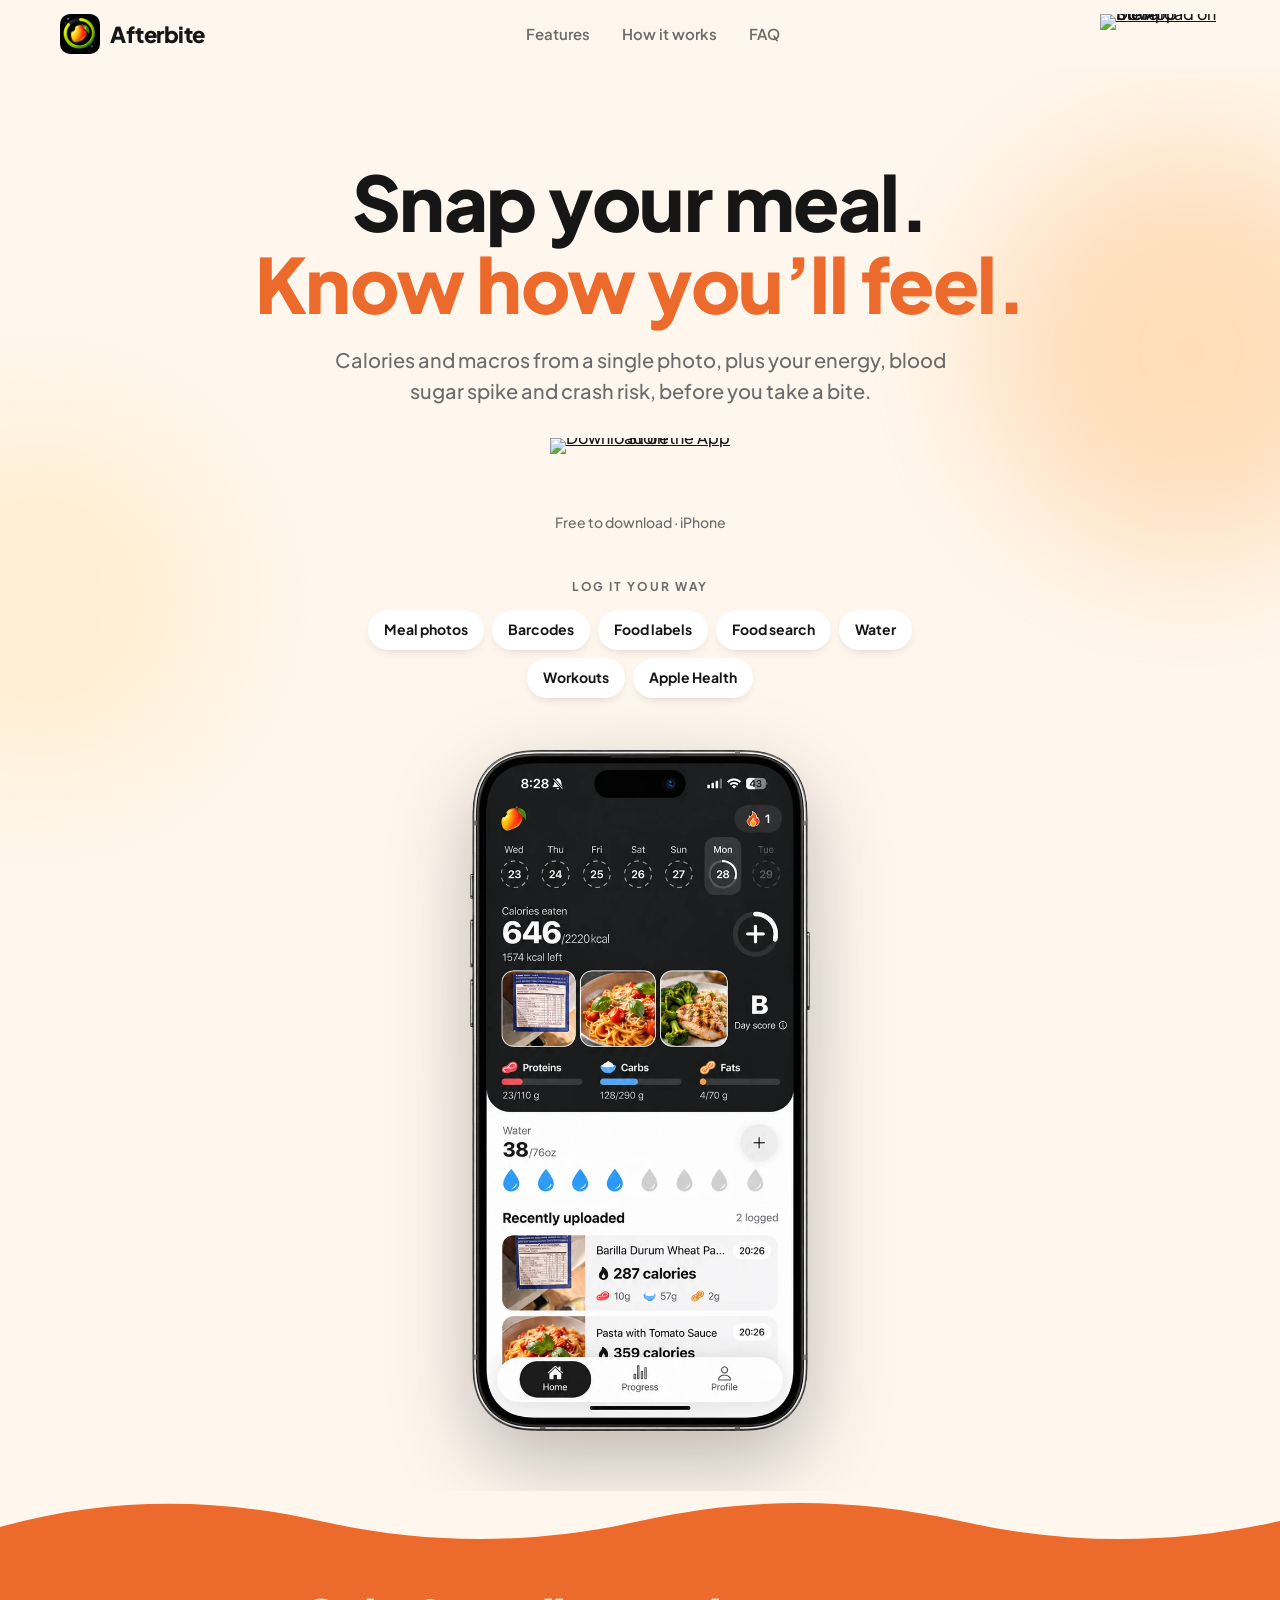
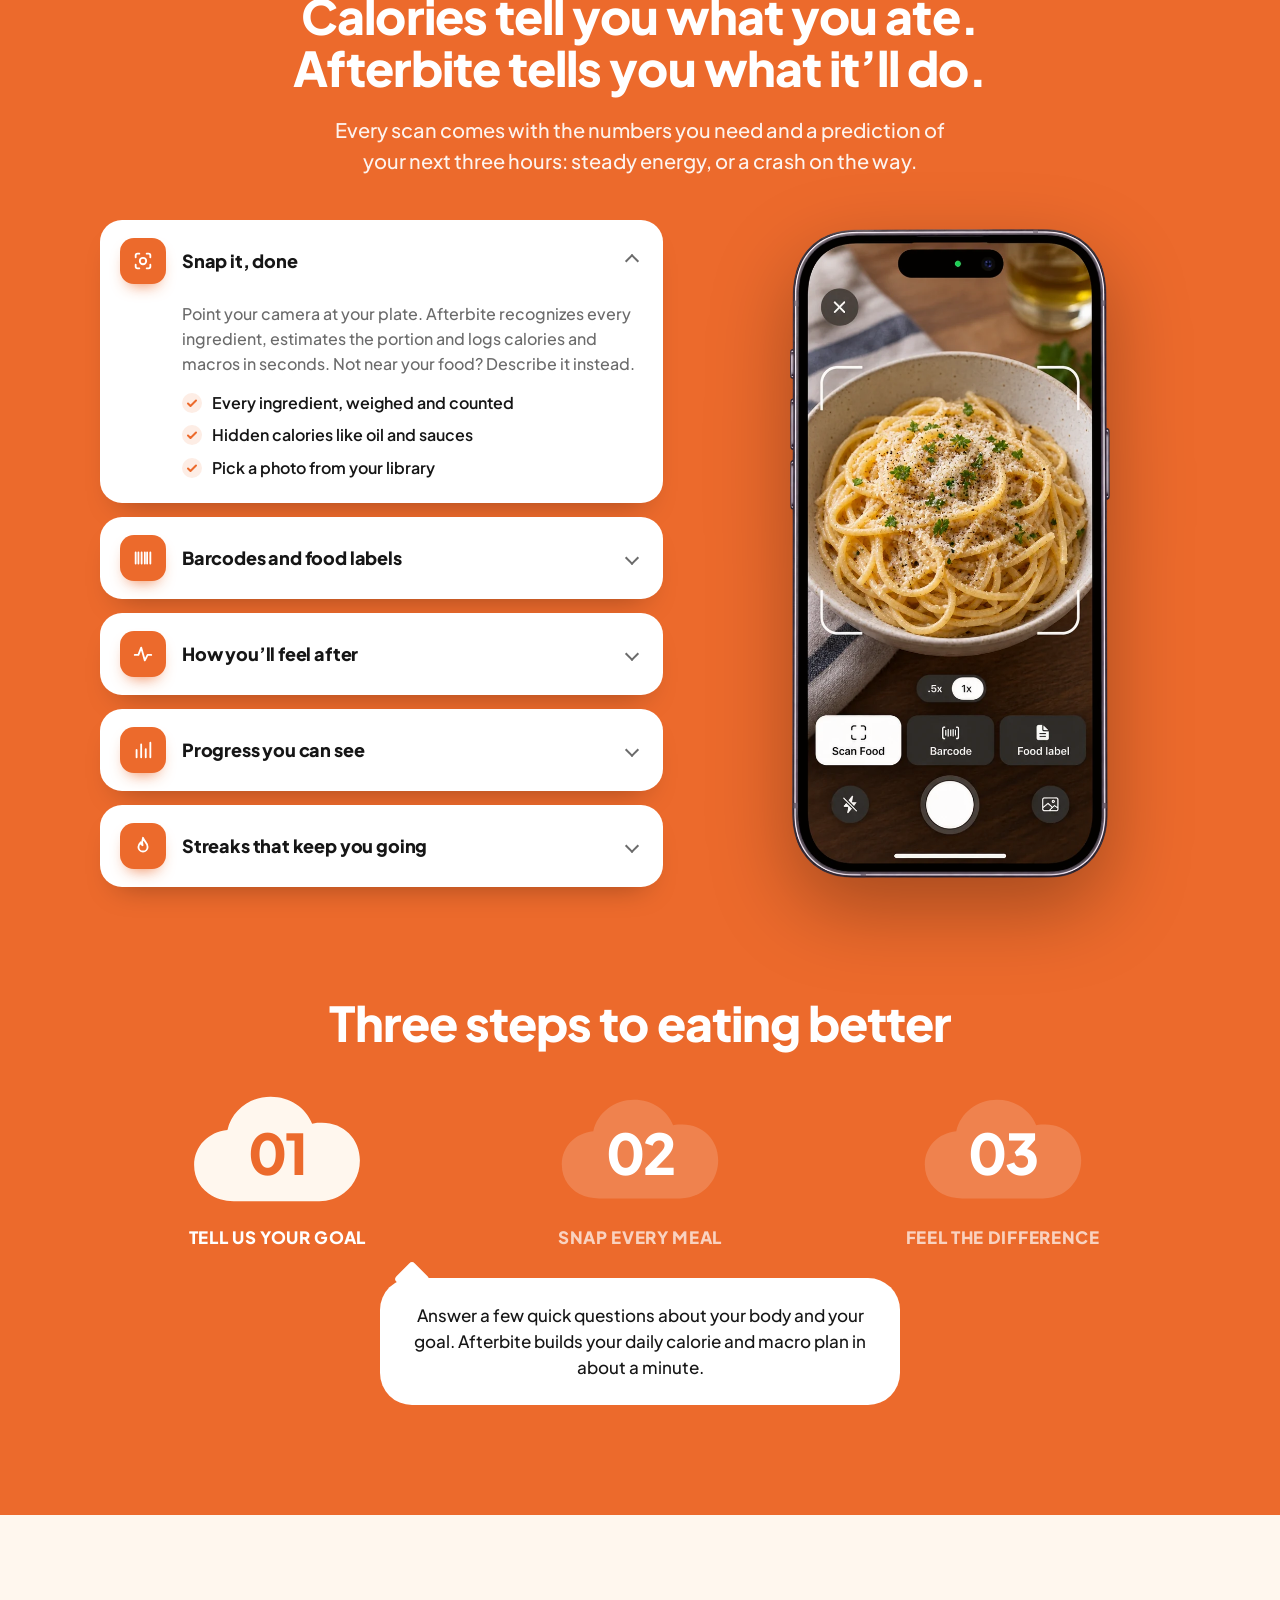
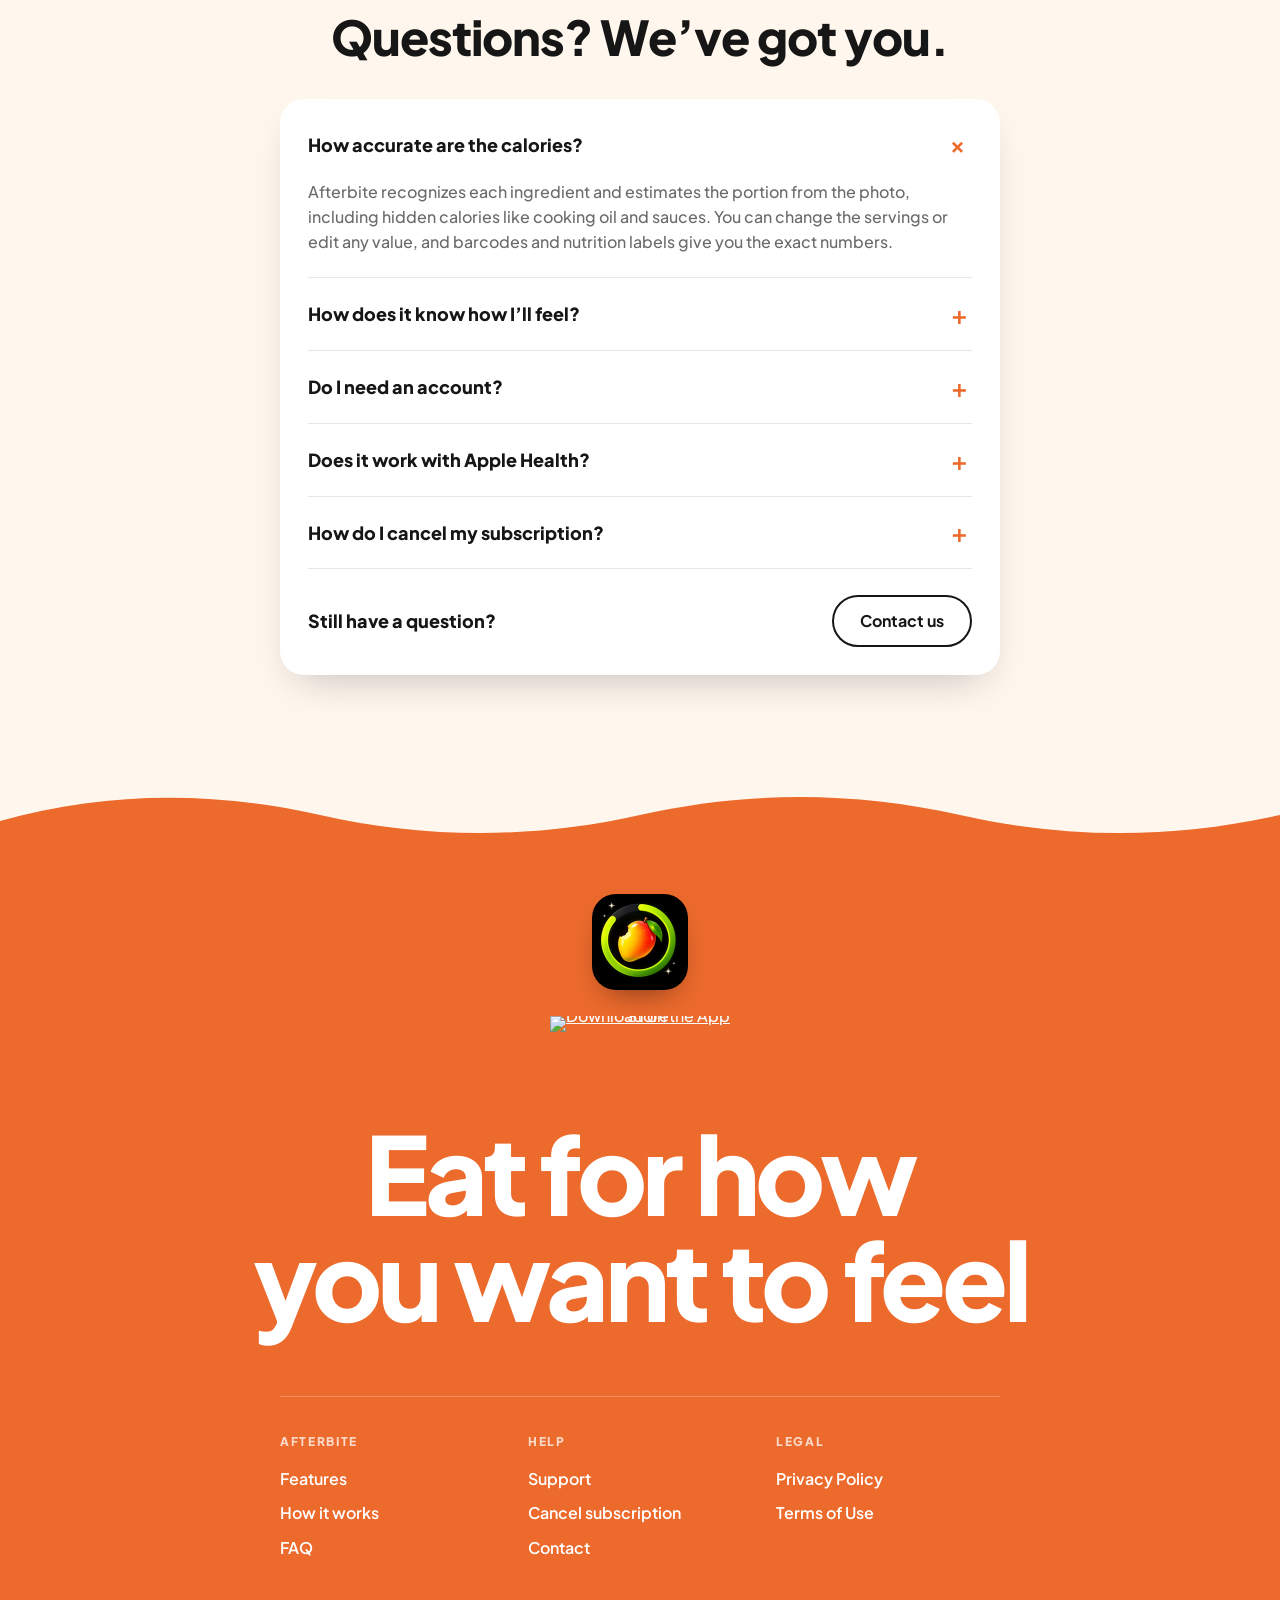
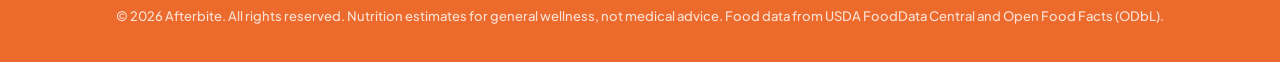
==== commit 95c5f018: "Remove pricing and free trial from the site Co-Authored-By: Claude Opus 5.5 <noreply@anthropic.com>" ====
--- a/index.html
+++ b/index.html
@@ -38,8 +38,7 @@
   "applicationCategory": "HealthApplication",
   "description": "An AI calorie tracker. Scan meals, barcodes and nutrition labels; see calories, macros, a health score and how each meal will affect your energy.",
   "url": "https://maguid10.github.io/afterbite-site/",
-  "image": "https://maguid10.github.io/afterbite-site/images/icon.png",
-  "offers": { "@type": "Offer", "price": "0", "priceCurrency": "USD" }
+  "image": "https://maguid10.github.io/afterbite-site/images/icon.png"
 }
 </script>
 <script type="application/ld+json">
@@ -50,8 +49,7 @@
     { "@type": "Question", "name": "How accurate are the calories?", "acceptedAnswer": { "@type": "Answer", "text": "Afterbite recognizes each ingredient and estimates the portion from the photo. You can change the servings or edit any value, and barcodes and nutrition labels give you the exact numbers." } },
     { "@type": "Question", "name": "Do I need an account?", "acceptedAnswer": { "@type": "Answer", "text": "No. There's no sign-up. Your log stays on your iPhone." } },
     { "@type": "Question", "name": "Does Afterbite work with Apple Health?", "acceptedAnswer": { "@type": "Answer", "text": "Yes. Workouts from Apple Health count toward your day, and the meals and weight you log are saved to Health." } },
-    { "@type": "Question", "name": "How much does Afterbite cost?", "acceptedAnswer": { "@type": "Answer", "text": "Afterbite Premium is $29.99 a year with a 3-day free trial, or $9.99 a month (US prices; the app shows the price in your currency). Cancel anytime." } },
-    { "@type": "Question", "name": "How do I cancel my subscription?", "acceptedAnswer": { "@type": "Answer", "text": "Open the Settings app on your iPhone, tap your name, then Subscriptions, and choose Afterbite. You can cancel anytime, including during the free trial." } }
+    { "@type": "Question", "name": "How do I cancel my subscription?", "acceptedAnswer": { "@type": "Answer", "text": "Open the Settings app on your iPhone, tap your name, then Subscriptions, and choose Afterbite. You can cancel anytime." } }
   ]
 }
 </script>
@@ -68,11 +66,10 @@
     <nav class="nav-desktop" aria-label="Main">
       <a href="#features">Features</a>
       <a href="#how-it-works">How it works</a>
-      <a href="#pricing">Free trial</a>
       <a href="#faq">FAQ</a>
     </nav>
     <div class="header-actions">
-      <a class="store-badge badge-header" href="./#pricing"><img src="https://toolbox.marketingtools.apple.com/api/v2/badges/download-on-the-app-store/black/en-us" alt="Download on the App Store" width="120" height="40" /></a>
+      <a class="store-badge badge-header" href="./"><img src="https://toolbox.marketingtools.apple.com/api/v2/badges/download-on-the-app-store/black/en-us" alt="Download on the App Store" width="120" height="40" /></a>
       <button class="menu-btn" type="button" aria-label="Open menu" aria-expanded="false" aria-controls="mobile-menu">
         <span></span><span></span>
       </button>
@@ -81,9 +78,8 @@
   <nav class="nav-mobile" id="mobile-menu" aria-label="Mobile" hidden>
     <a href="#features">Features</a>
     <a href="#how-it-works">How it works</a>
-    <a href="#pricing">Free trial</a>
     <a href="#faq">FAQ</a>
-    <a class="store-badge badge-menu" href="./#pricing"><img src="https://toolbox.marketingtools.apple.com/api/v2/badges/download-on-the-app-store/black/en-us" alt="Download on the App Store" width="180" height="60" /></a>
+    <a class="store-badge badge-menu" href="./"><img src="https://toolbox.marketingtools.apple.com/api/v2/badges/download-on-the-app-store/black/en-us" alt="Download on the App Store" width="180" height="60" /></a>
   </nav>
 </header>
 
@@ -97,9 +93,9 @@
     <h1>Snap your meal.<br /><span class="accent">Know how you’ll feel.</span></h1>
     <p class="lead">Calories and macros from a single photo, plus your energy, blood sugar spike and crash risk, before you take a bite.</p>
     <div class="hero-cta">
-      <a class="store-badge badge-hero" href="./#pricing"><img src="https://toolbox.marketingtools.apple.com/api/v2/badges/download-on-the-app-store/black/en-us" alt="Download on the App Store" width="180" height="60" /></a>
-    </div>
-    <p class="fine">Free to download · 3-day free trial · iPhone</p>
+      <a class="store-badge badge-hero" href="./"><img src="https://toolbox.marketingtools.apple.com/api/v2/badges/download-on-the-app-store/black/en-us" alt="Download on the App Store" width="180" height="60" /></a>
+    </div>
+    <p class="fine">Free to download · iPhone</p>
 
     <p class="kicker">Log it your way</p>
     <ul class="theme-row">
@@ -224,47 +220,6 @@
   </div>
 </section>
 
-<!-- ============ Free trial ============ -->
-<section class="pricing" id="pricing">
-  <div class="container narrow">
-    <div class="section-intro reveal">
-      <p class="trial-pill">3-day free trial</p>
-      <h2 class="section-title">Try everything.<br />Free for 3 days.</h2>
-      <p class="lead">Full access to Afterbite Premium, nothing to pay today. Love it, keep it. If not, cancel anytime before the trial ends.</p>
-    </div>
-
-    <article class="card price-card reveal">
-      <p class="card-label">Everything included</p>
-      <ul class="ticks dark">
-        <li>Unlimited AI scans: photos, barcodes and labels</li>
-        <li>How you’ll feel after every meal</li>
-        <li>Health score and smarter swaps</li>
-        <li>Progress, insights and streak rewards</li>
-        <li>Apple Health sync</li>
-      </ul>
-      <hr />
-      <div class="plans">
-        <div class="plan plan-best">
-          <span class="plan-badge">Save 75%</span>
-          <div><strong>Yearly</strong><small>3-day free trial, then $29.99/year</small></div>
-          <p class="plan-price">$2.50<span>/mo</span></p>
-        </div>
-        <div class="plan">
-          <div><strong>Monthly</strong><small>Billed monthly</small></div>
-          <p class="plan-price">$9.99<span>/mo</span></p>
-        </div>
-      </div>
-      <hr />
-      <ol class="trial-steps">
-        <li><span class="dot">1</span><div><strong>Today</strong><small>Unlock everything, free</small></div></li>
-        <li><span class="dot">2</span><div><strong>Day 2</strong><small>We remind you before it ends</small></div></li>
-        <li><span class="dot">3</span><div><strong>Day 3</strong><small>Keep going, or cancel anytime</small></div></li>
-      </ol>
-      <a class="btn btn-primary btn-block" href="./#pricing">Start your 3-day free trial</a>
-      <p class="note center">US prices shown; the app shows the price in your currency. No charge if you cancel before the trial ends.</p>
-    </article>
-  </div>
-</section>
 
 <!-- ============ FAQ + contact ============ -->
 <section class="faq" id="faq">
@@ -291,7 +246,7 @@
       </details>
       <details class="qa">
         <summary>How do I cancel my subscription?</summary>
-        <p>Open the Settings app on your iPhone, tap your name, then Subscriptions, and choose Afterbite. You can cancel anytime, including during the free trial.</p>
+        <p>Open the Settings app on your iPhone, tap your name, then Subscriptions, and choose Afterbite. You can cancel anytime.</p>
       </details>
       <div class="contact">
         <p>Still have a question?</p>
@@ -310,7 +265,7 @@
     <div class="footer-mark">
       <img src="images/icon.png" alt="Afterbite" width="96" height="96" />
     </div>
-    <a class="store-badge badge-footer" href="./#pricing"><img src="https://toolbox.marketingtools.apple.com/api/v2/badges/download-on-the-app-store/white/en-us" alt="Download on the App Store" width="180" height="60" /></a>
+    <a class="store-badge badge-footer" href="./"><img src="https://toolbox.marketingtools.apple.com/api/v2/badges/download-on-the-app-store/white/en-us" alt="Download on the App Store" width="180" height="60" /></a>
     <p class="footer-title">Eat for how<br />you want to feel</p>
 
     <div class="footer-links">
@@ -318,7 +273,6 @@
         <p>Afterbite</p>
         <a href="#features">Features</a>
         <a href="#how-it-works">How it works</a>
-        <a href="#pricing">Free trial</a>
         <a href="#faq">FAQ</a>
       </div>
       <div>
